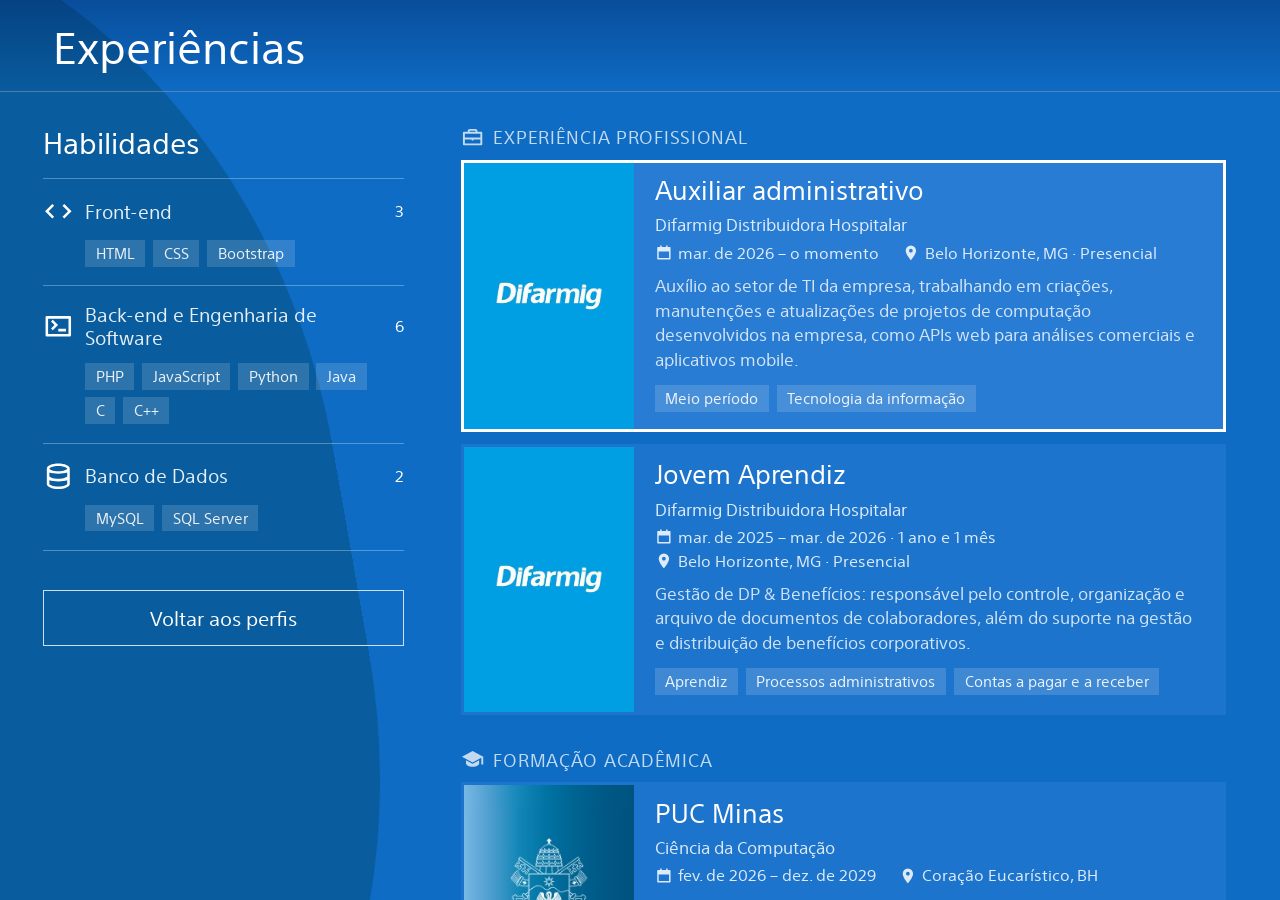
==== experiencias.html @ cf59e0e2 "first commit" ====
<!DOCTYPE html>
<html lang="pt-BR">
  <head>
    <meta charset="UTF-8" />
    <meta http-equiv="X-UA-Compatible" content="IE=edge" />
    <meta name="viewport" content="width=device-width, initial-scale=1.0" />
    <title>Experiências | PedroStation 4</title>
    <meta name="description" content="Experiências profissionais, formação acadêmica e habilidades de Pedro Luiz."/>
    <link rel="icon" href="./assets/svg/logo.svg" type="image/svg+xml" />
    <link rel="stylesheet" href="./assets/css/style.min.css" />
    <link rel="stylesheet" href="./main.css">
    <link rel="stylesheet" type="text/css" href="./assets/css/animate.min.css">
  </head>
  <body class="paginaExp">
    <!-- Ícones usados na página -->
    <svg width="0" height="0" style="position:absolute" aria-hidden="true">
      <symbol id="i-code" viewBox="0 0 24 24"><path d="M8.7 16.3 4.4 12l4.3-4.3-1.4-1.4L1.6 12l5.7 5.7zm6.6 0 4.3-4.3-4.3-4.3 1.4-1.4 5.7 5.7-5.7 5.7z"/></symbol>
      <symbol id="i-terminal" viewBox="0 0 24 24"><path d="M3 4h18a1 1 0 0 1 1 1v14a1 1 0 0 1-1 1H3a1 1 0 0 1-1-1V5a1 1 0 0 1 1-1zm1 2v12h16V6H4zm2.3 2.3 1.4-1.4L11.8 11l-4.1 4.1-1.4-1.4L9 11 6.3 8.3zM12 14h6v2h-6z"/></symbol>
      <symbol id="i-banco" viewBox="0 0 24 24"><path d="M12 2C7 2 3 3.8 3 6v12c0 2.2 4 4 9 4s9-1.8 9-4V6c0-2.2-4-4-9-4zm0 2c4.4 0 7 1.5 7 2s-2.6 2-7 2-7-1.5-7-2 2.6-2 7-2zM5 9.1C6.6 9.7 9.2 10 12 10s5.4-.3 7-.9V12c0 .5-2.6 2-7 2s-7-1.5-7-2V9.1zm0 6c1.6.6 4.2.9 7 .9s5.4-.3 7-.9V18c0 .5-2.6 2-7 2s-7-1.5-7-2v-2.9z"/></symbol>
      <symbol id="i-maleta" viewBox="0 0 24 24"><path d="M9 3h6a2 2 0 0 1 2 2v1h4a1 1 0 0 1 1 1v12a1 1 0 0 1-1 1H3a1 1 0 0 1-1-1V7a1 1 0 0 1 1-1h4V5a2 2 0 0 1 2-2zm0 3h6V5H9v1zM4 8v4h16V8H4zm0 6v4h16v-4h-7v1h-2v-1H4z"/></symbol>
      <symbol id="i-capelo" viewBox="0 0 24 24"><path d="M12 3 1 9l11 6 9-4.9V17h2V9L12 3zm-6.8 9.7V16c0 1.7 3 3.5 6.8 3.5s6.8-1.8 6.8-3.5v-3.3L12 16.4l-6.8-3.7z"/></symbol>
      <symbol id="i-calendario" viewBox="0 0 24 24"><path d="M7 2h2v2h6V2h2v2h3a1 1 0 0 1 1 1v15a1 1 0 0 1-1 1H4a1 1 0 0 1-1-1V5a1 1 0 0 1 1-1h3V2zm12 8H5v9h14v-9z"/></symbol>
      <symbol id="i-local" viewBox="0 0 24 24"><path d="M12 2a7 7 0 0 1 7 7c0 5-7 13-7 13S5 14 5 9a7 7 0 0 1 7-7zm0 4.5a2.5 2.5 0 1 0 0 5 2.5 2.5 0 0 0 0-5z"/></symbol>
    </svg>

    <div id="fundoAnimado">
      <div class='box'>
        <div class='wave -one'></div>
        <div class='wave -two'></div>
        <div class='wave -three'></div>
      </div>
    </div>

    <main class="exp">
      <h1 class="expTitulo">Experiências</h1>

      <div class="expCorpo">
        <!-- Habilidades -->
        <aside class="habilidades entrada">
          <h2 class="habTitulo">Habilidades</h2>

          <ul class="habLista">
            <li class="habGrupo">
              <div class="habCabecalho">
                <svg aria-hidden="true"><use href="#i-code"/></svg>
                <span class="habNome">Front-end</span>
                <span class="habQtd">3</span>
              </div>
              <ul class="tags">
                <li>HTML</li>
                <li>CSS</li>
                <li>Bootstrap</li>
              </ul>
            </li>
            <li class="habGrupo">
              <div class="habCabecalho">
                <svg aria-hidden="true"><use href="#i-terminal"/></svg>
                <span class="habNome">Back-end e Engenharia de Software</span>
                <span class="habQtd">6</span>
              </div>
              <ul class="tags">
                <li>PHP</li>
                <li>JavaScript</li>
                <li>Python</li>
                <li>Java</li>
                <li>C</li>
                <li>C++</li>
              </ul>
            </li>
            <li class="habGrupo">
              <div class="habCabecalho">
                <svg aria-hidden="true"><use href="#i-banco"/></svg>
                <span class="habNome">Banco de Dados</span>
                <span class="habQtd">2</span>
              </div>
              <ul class="tags">
                <li>MySQL</li>
                <li>SQL Server</li>
              </ul>
            </li>
          </ul>

          <a class="expVoltar" href="./index.html#perfis">Voltar aos perfis</a>
        </aside>

        <!-- Histórico -->
        <section class="historico entrada" aria-label="Histórico">
          <h2 class="secaoRotulo">
            <svg aria-hidden="true"><use href="#i-maleta"/></svg> Experiência profissional
          </h2>

          <article class="cartao" tabindex="0">
            <img class="cartaoImg" style="--fundo: #009fe3" src="./assets/img/dif.jpg" alt="Difarmig">
            <div class="cartaoInfo">
              <h3 class="cartaoTitulo">Auxiliar administrativo</h3>
              <p class="cartaoSub">Difarmig Distribuidora Hospitalar</p>
              <p class="cartaoMeta">
                <span><svg aria-hidden="true"><use href="#i-calendario"/></svg> mar. de 2026 – o momento</span>
                <span><svg aria-hidden="true"><use href="#i-local"/></svg> Belo Horizonte, MG · Presencial</span>
              </p>
              <p class="cartaoDesc">
                Auxílio ao setor de TI da empresa, trabalhando em criações, manutenções e atualizações de
                projetos de computação desenvolvidos na empresa, como APIs web para análises comerciais e
                aplicativos mobile.
              </p>
              <ul class="tags">
                <li>Meio período</li>
                <li>Tecnologia da informação</li>
              </ul>
            </div>
          </article>

          <article class="cartao" tabindex="0">
            <img class="cartaoImg" style="--fundo: #009fe3" src="./assets/img/dif.jpg" alt="Difarmig">
            <div class="cartaoInfo">
              <h3 class="cartaoTitulo">Jovem Aprendiz</h3>
              <p class="cartaoSub">Difarmig Distribuidora Hospitalar</p>
              <p class="cartaoMeta">
                <span><svg aria-hidden="true"><use href="#i-calendario"/></svg> mar. de 2025 – mar. de 2026 · 1 ano e 1 mês</span>
                <span><svg aria-hidden="true"><use href="#i-local"/></svg> Belo Horizonte, MG · Presencial</span>
              </p>
              <p class="cartaoDesc">
                Gestão de DP &amp; Benefícios: responsável pelo controle, organização e arquivo de documentos de
                colaboradores, além do suporte na gestão e distribuição de benefícios corporativos.
              </p>
              <ul class="tags">
                <li>Aprendiz</li>
                <li>Processos administrativos</li>
                <li>Contas a pagar e a receber</li>
              </ul>
            </div>
          </article>

          <h2 class="secaoRotulo">
            <svg aria-hidden="true"><use href="#i-capelo"/></svg> Formação acadêmica
          </h2>

          <article class="cartao" tabindex="0">
            <img class="cartaoImg" style="--fundo: linear-gradient(90deg, #78b8e6, #5da7d6 10%, #3d97c9 20%, #1a8abc 30%, #0a7cae 40%, #0072a1 50%, #006897 60%, #00618e 70%, #015987 80%, #005683 90%, #00537f)" src="./assets/img/puc.jpg" alt="PUC Minas">
            <div class="cartaoInfo">
              <h3 class="cartaoTitulo">PUC Minas</h3>
              <p class="cartaoSub">Ciência da Computação</p>
              <p class="cartaoMeta">
                <span><svg aria-hidden="true"><use href="#i-calendario"/></svg> fev. de 2026 – dez. de 2029</span>
                <span><svg aria-hidden="true"><use href="#i-local"/></svg> Coração Eucarístico, BH</span>
              </p>
              <p class="cartaoDesc">
                Estudante no segundo período em Ciência da Computação na unidade PUC Minas - Coração Eucarístico.
              </p>
              <ul class="tags">
                <li>Graduação</li>
                <li>Tecnologia da informação</li>
                <li>Lógica</li>
              </ul>
            </div>
          </article>

          <article class="cartao" tabindex="0">
            <img class="cartaoImg" style="--fundo: #210d40" src="./assets/img/senai.jpg" alt="Faculdade SENAI">
            <div class="cartaoInfo">
              <h3 class="cartaoTitulo">SENAI CTTI MG</h3>
              <p class="cartaoSub">Técnico em Desenvolvimento de Sistemas</p>
              <p class="cartaoMeta">
                <span><svg aria-hidden="true"><use href="#i-calendario"/></svg> mar. de 2024 – ago. de 2025</span>
              </p>
              <p class="cartaoDesc">
                Formado em 2025 como Técnico em Análise e Desenvolvimento de Sistemas, desenvolvendo conceitos de lógica
                de programação, desenvolvimento básico em back-end, web e modelagem de banco de dados e documentação.                
              </p>
              <ul class="tags">
                <li>Técnico</li>
                <li>Tecnologia da informação</li>
                <li>Lógica</li>
              </ul>
            </div>
          </article>
        </section>
      </div>
    </main>

    <!--========== JAVASCRIPT ===========-->
    <script src="./assets/js/experiencias.js"></script>
  </body>
</html>
---- assets/css/style.min.css ----
*{box-sizing:border-box;padding:0;margin:0}html{scroll-behavior:smooth}body,button,input,textarea{font-family:Arial,Helvetica,sans-serif;font-size:var(--normal-font-size)}body{margin:3.5rem 0 0 0;background-color:var(--body-color);color:var(--text-color)}button{cursor:pointer;border:none;outline:0}h1,h2,h3{color:var(--text-color);font-weight:var(--font-semi-bold)}ul{list-style:none}a{text-decoration:none}img{max-width:100%;height:auto}body.dark-theme{--title-color:#fefefe;--title-color-secondary:#ffffff;--text-color:#8d8ea0;--body-color:#0a081e;--paragraphy-color-light:#9f9cb1;--background-gray:#14131a;--gray-color:transparent;--gray-color-third:#cacaca;--background-gray-secondary:#1c1f28}.dark-theme .change-theme:hover,.dark-theme .nav_link:hover,.dark-theme .nav_logo{color:#f6f6f6}.dark-theme .functions_list{border:.0625rem solid #313642}.dark-theme .produts_list{background:radial-gradient(50% 50% at 50% 50%,#20178d 0,#17124b 100%);backdrop-filter:blur(56px);border-radius:15px}.dark-theme .faqs_container{background:rgba(21,20,65,.2);border:2px solid rgba(103,103,103,.3);backdrop-filter:blur(56px)}.dark-theme .faqs_header{border-top:2px solid rgba(103,103,103,.3)}.dark-theme .faqs_description{color:#9f9cb1}.dark-theme .hr_footer,.dark-theme .hr_footer-secondary{border:1px solid rgba(124,124,124,.19)}.dark-theme .form_cep input,.dark-theme .form_city input,.dark-theme .form_cpf input,.dark-theme .form_email input,.dark-theme .form_last-name input,.dark-theme .form_mensage textarea,.dark-theme .form_name input,.dark-theme .form_name-2 input,.dark-theme .form_neighborhood input,.dark-theme .form_number input,.dark-theme .form_place input,.dark-theme .form_state input{background:rgba(61,61,61,.05);border:1px solid #989898}.dark-theme .form_cep label,.dark-theme .form_city label,.dark-theme .form_cpf label,.dark-theme .form_email label,.dark-theme .form_last-name label,.dark-theme .form_mensage label,.dark-theme .form_name label,.dark-theme .form_name-2 label,.dark-theme .form_neighborhood label,.dark-theme .form_number label,.dark-theme .form_place label,.dark-theme .form_state label{color:#fff}.dark-theme .screen_loading{background-color:#0a081e}.dark-theme .about_title::after,.dark-theme .faqs_item-title::before,.dark-theme .home_title::after,.dark-theme .ps5_list::after{background:radial-gradient(53.9% 53.9% at 77.01% 30.21%,#2314b5 0,#140d59 100%)}.dark-theme .ps5_controller h1{color:#fff}.dark-theme .ps5_controller h1{color:#fff}:root{--tittle-font:'Poppins',sans-serif;--paragraphy-font:'Roboto',sans-serif;--big-font-size:2.5rem;--title-font-size:2rem;--icon-font-size:1.7rem;--normalize-font-size:1.1rem;--normal-font-size:0.875rem;--small-font-size:0.75rem;--regularly-font-size:1.2rem;--regular-font-size:0.885rem;--font-regular:400;--font-medium:500;--font-semi-bold:600}@media screen and (min-width:768px){:root{--big-font-size:4rem;--title-font-size:3rem;--icon-font-size:2rem;--normalize-font-size:1.5rem;--regularly-font-size:1.375rem;--normal-font-size:1rem;--small-font-size:1rem;--regular-font-size:0.9375rem}}:root{--primary-color:#362ba9;--primary-color-hover:#261e7d;--title-color:#0e0e0e;--title-color-secondary:#000000;--text-color:#8d8ea0;--paragraphy-color-light:#727382;--body-color:#ffffff;--black-color:#000000;--white-color:#ffffff;--white-color-secondary:#ececec;--white-color-third:#fefefe;--gray-color:#cccccc;--gray-color-secondary:#a4a4a4;--gray-color-third:#5a5a5a;--gray-color-fourth:#9f9cb1;--gray-color-five:#2d2d2d;--gray-color-sixth:#b4b4b4;--gray-color-seven:#6b6b7d;--background-gray:rgba(164, 164, 164, 0.05);--background-gray-secondary:rgba(164, 164, 164, 0.1);--background-gray-third:rgba(164, 164, 164, 0.15)}:root{--header-height:3.5rem;--mb-1:1rem;--z-fixed:100}.container{max-width:968px;margin-left:1.5rem;margin-right:1.5rem}.bd-container{max-width:968px;margin-left:2rem;margin-right:2rem}.grid{display:grid}.bd-grid{display:grid;gap:1.5rem}.section{padding:4.5rem 0 2rem}.main{overflow:hidden}.flex_center{display:-webkit-box;display:-ms-flexbox;display:flex;-webkit-box-pack:center;-ms-flex-pack:center;justify-content:center;-webkit-box-align:center;-ms-flex-align:center;align-items:center}.flex_column{-webkit-box-orient:vertical;-webkit-box-direction:normal;-ms-flex-direction:column;flex-direction:column}@media screen and (max-width:320px){.container{margin-left:var(--mb-1);margin-right:var(--mb-1)}}@media screen and (min-width:767px){body{margin:0}.section{padding:7rem 0 2rem}}@media screen and (min-width:992px){.container{margin-left:auto;margin-right:auto}}@media screen and (min-width:1200px){.bd-container{margin-left:auto;margin-right:auto}}.header{width:100%;background-color:var(--body-color);position:fixed;top:0;left:0;z-index:var(--z-fixed)}.nav{height:var(--header-height);display:flex;justify-content:space-between;align-items:center}.nav_box{display:flex;align-items:center;gap:.625rem;justify-content:center}.nav_close,.nav_toggle{color:var(--text-color)}.nav_logo{display:flex;align-items:center;gap:.625rem;font-weight:var(--font-semi-bold);font-family:var(--tittle-font);color:var(--title-color)}.nav_box img{width:30px}.nav_toggle{display:inline-flex;font-size:1.5rem;cursor:pointer}.change-theme{color:var(--text-color);font-size:1.25rem;cursor:pointer}.change-theme:hover{color:var(--title-color)}.nav_btns{display:inline-flex;align-items:center;column-gap:1rem}@media screen and (max-width:790px){.nav_menu{position:fixed;background-color:var(--body-color);width:80%;height:100%;top:0;right:-100%;padding:4rem 0 0 3rem;border-radius:1rem 0 0 1rem;transition:.3s;z-index:var(--z-fixed)}}.nav_close{font-size:1.5rem;position:absolute;top:1rem;right:1.25rem;cursor:pointer}.nav_list{display:flex;flex-direction:column;row-gap:1.5rem}.nav_link{color:var(--text-color);font-weight:var(--font-semi-bold);font-family:var(--tittle-font);transition:.3s}.nav_link:hover{color:var(--title-color)}.show-menu{right:0}@media screen and (min-width:790px){.nav{height:calc(var(--header-height) + 1.5rem);column-gap:6.25rem}.nav_close,.nav_toggle{display:none}.nav_list{flex-direction:row;column-gap:2.5rem}.nav_menu{margin-left:auto}.nav_logo{font-size:.875rem}.nav_box img{width:44px}}.home_container{align-content:center;align-items:center;margin-left:1rem;margin-right:1rem;position:relative;justify-content:center}.home_title{font-family:var(--tittle-font);font-weight:var(--font-semi-bold);font-size:var(--big-font-size);color:var(--title-color);position:relative;margin-top:2.1875rem}.home_title::before{content:'';position:absolute;width:144px;height:144px;background:url('../svg/decoration/circle.svg') no-repeat;top:-1.5625rem;left:-4.375rem;z-index:-1}.home_title::after{content:'';position:absolute;width:278px;height:278px;left:300px;top:70px;background:radial-gradient(53.9% 53.9% at 77.01% 30.21%,#d6d6d6 0,#d8d7d7 100%);opacity:.35;filter:blur(100px);z-index:-1}.home_title-secondary{color:var(--primary-color)}.home_subtitle{margin-bottom:2.1875rem;margin-top:.9375rem;font-size:var(--normal-font-size);font-family:var(--paragraphy-font);font-weight:var(--font-regular);color:var(--paragraphy-color-light)}.home_img{justify-self:center;display:none}.home_buttons{display:flex;align-items:center;gap:1.25rem}.button{display:inline-block;background:var(--primary-color);color:var(--white-color);padding:.562rem .937rem;border-radius:.375rem;font-family:var(--tittle-font);font-weight:var(--font-medium);font-size:var(--normal-font-size);transition:.3s}.button:hover{background-color:var(--primary-color-hover)}.button_secondary{display:inline-block;font-family:var(--tittle-font);font-weight:var(--font-medium);font-size:var(--normal-font-size);color:var(--paragraphy-color-light);transition:.5s}.button_secondary:hover .button_icon{transform:translateX(.35rem)}.button_icon{vertical-align:sub;font-size:1.5rem;transition:.3s}.home_company{margin-top:4.375rem;display:grid;grid-template-columns:1fr 1fr;gap:2.5rem 5.625rem;justify-items:center}@media screen and (max-width:320px){.home_img{height:200px}.home_buttons{flex-direction:column;width:max-content;row-gap:1rem;gap:1.25rem;align-items:baseline}}@media screen and (min-width:767px){.home_container{height:100vh;grid-template-columns:repeat(2,1fr);align-items:center}.home_img{display:block}.home_title::before{top:-4.0625rem}.home_subtitle{max-width:44ch}.home_buttons{gap:3.125rem}.home_company{justify-content:left}.home_company{display:grid;grid-template-columns:70px 70px;gap:2.5rem 5.625rem}.home_title::after{width:378px;height:378px;left:600px;top:70px}}@media screen and (min-width:1328px){.home_title{margin-top:7.1875rem}.home_img{top:80px;left:350px;position:absolute;max-width:650px;display:block}.home_title::after{width:378px;height:378px;left:600px;top:70px}}@media screen and (min-width:1800px){.home_img{top:150px}}@media screen and (min-width:2000px){.home_img{top:200px}}.about_container{margin-left:1rem;margin-right:1rem;margin-top:6.25rem;align-content:center;align-items:center;justify-content:center}.about_title{font-family:var(--tittle-font);font-weight:var(--font-semi-bold);font-size:var(--title-font-size);color:var(--title-color);position:relative}.about_title:before{content:'';position:absolute;width:180px;height:180px;background:url('../svg/decoration/x.svg') no-repeat;left:270px;top:-5rem;z-index:-1}.about_title::after{content:'';position:absolute;width:278px;height:278px;left:-600px;top:70px;background:radial-gradient(53.9% 53.9% at 77.01% 30.21%,#d6d6d6 0,#d8d7d7 100%);opacity:.35;filter:blur(50px);z-index:-1}.about_title-secondary{color:var(--primary-color)}.about_subtitle{margin-bottom:2.5rem;margin-top:1.875rem;font-size:var(--normal-font-size);font-family:var(--paragraphy-font);color:var(--paragraphy-color-light);font-weight:var(--font-regular)}.about_list{display:flex;flex-direction:column;position:relative;gap:.9375rem;margin-bottom:3.125rem;justify-content:center;color:var(--paragraphy-color-light);font-family:var(--tittle-font);font-size:var(--small-font-size);font-weight:var(--font-medium)}.about_list li{transition:.5s}.about_list li::before{content:'';display:inline-block;width:20px;height:3px;border-radius:.3125rem;margin-bottom:.25rem;margin-right:.9375rem;background-color:var(--primary-color)}.about_list li:hover{margin-left:8px}.about_img{display:none}.button{display:inline-block;background:var(--primary-color);color:var(--white-color);padding:.562rem .937rem;border-radius:.375rem;font-family:var(--tittle-font);font-weight:var(--font-medium);font-size:var(--normal-font-size);transition:.3s}.button:hover{background-color:var(--primary-color-hover)}.about_icon{vertical-align:sub;font-size:1.5rem;transition:.5s}.button:hover .about_icon{transform:translateX(.35rem)}@media screen and (min-width:767px){.about_container{grid-template-columns:repeat(2,1fr)}.about_img{display:block}.about_data{justify-self:end;align-self:center}.about_title:before{top:-6.25rem;left:16.875rem}.about_subtitle{max-width:47ch}.about_title::after{content:'';position:absolute;width:278px;height:278px;left:-600px;top:70px;background:radial-gradient(53.9% 53.9% at 77.01% 30.21%,#2314b5 0,#140d59 100%);opacity:.35;filter:blur(200px);z-index:-1}}.functions_container{margin-top:6.25rem}.functions_data{background:var(--background-gray);border:.0625rem solid var(--gray-color);border-radius:1.5625rem;position:relative}.functions_title{margin-top:2.5rem;text-align:center;color:var(--title-color);font-family:var(--tittle-font);font-weight:var(--font-semi-bold);font-size:var(--title-font-size)}.functions_title-secondary{color:var(--primary-color)}.functions_subtitle{margin-top:1.5625rem;margin-bottom:.9375rem;text-align:center;font-size:var(--normal-font-size);font-family:var(--paragraphy-font);font-weight:var(--font-regular);color:var(--paragraphy-color-light)}.functions_list-container{display:grid;gap:1.875rem;padding:2.5rem 3.125rem 2.5rem 3.125rem}.functions_list{display:grid;padding:1.9375rem 1.9375rem 1.9375rem 1.9375rem;background:var(--background-gray-secondary);border:.0625rem solid var(--gray-color);border-radius:1.9375rem;text-align:center}.functions_icons{font-size:3.375rem;transition:.3s;color:var(--primary-color)}.functions_list:hover .functions_icons{transform:translateY(-.35rem)}.functions_icons-title{font-family:var(--tittle-font);font-weight:var(--font-semi-bold);font-size:var(--normal-font-size);color:var(--title-color);margin-top:1.25rem;margin-bottom:1.875rem}.functions_img{max-width:104px;margin:0 auto}@media screen and (min-width:576px){.functions_list-container{grid-template-columns:repeat(2,1fr)}}@media screen and (min-width:767px){.functions_list-container{grid-template-columns:repeat(2,1fr);gap:5rem}.functions_list{padding:3.1875rem .625rem 2.6875rem .625rem}}@media screen and (min-width:992px){.functions_list-container{grid-template-columns:repeat(3,1fr)}.functions_data::after{height:650px}}.produts_container{margin-top:6.25rem;justify-content:center}.produts_title{text-align:center;color:var(--title-color);font-family:var(--tittle-font);font-weight:var(--font-semi-bold);font-size:var(--title-font-size);position:relative}.produts_title::after{content:'';display:block;position:absolute;width:200px;height:200px;top:-1.875rem;left:-3.75rem;background-image:url('../svg/decoration/rectangle.svg')}.produts_title-2{color:var(--primary-color)}.produts_subtitle{text-align:center;margin-top:1.25rem;margin-bottom:3.75rem;font-size:var(--normal-font-size);font-family:var(--paragraphy-font);font-weight:var(--font-regular);color:var(--paragraphy-color-light)}.produts_list-container{display:grid;grid-template-columns:250px;gap:1.25rem;justify-content:center}.produts_list{background:var(--background-gray-third);border:1px solid var(--gray-color);box-sizing:border-box;border-radius:25px;position:relative}.ps5_list::after{content:'';position:absolute;width:270px;height:410px;top:-10px;left:-10px;background:radial-gradient(53.9% 53.9% at 77.01% 30.21%,#d6d6d6 0,#d8d7d7 100%);opacity:.35;filter:blur(150px);z-index:-1}.produts_img{position:relative;max-width:180px;left:2.5rem;transition:.3s}.product_circle{width:120px;height:120px;background-color:var(--primary-color);border-radius:50%;position:absolute;z-index:-1;top:11%;left:25%}.produts_list-title{font-family:var(--tittle-font);font-weight:var(--font-semi-bold);font-size:var(--normal-font-siz);margin-left:2rem;color:var(--title-color)}.produts_evaluation{display:flex;gap:0;margin-top:.625rem;margin-left:1.8125rem}.produts_evaluation-title{margin-left:.3125rem}.produts_value{position:relative;margin-left:2rem;top:1.875rem;font-family:var(--tittle-font);font-weight:var(--font-semi-bold);font-size:var(--normal-font-size);color:var(--paragraphy-color-light)}.produts_buy{display:flex;flex-flow:row-reverse}.produts_button{font-size:2.375rem;color:var(--white-color);position:relative;left:3.25rem;top:.625rem}.produts_list:hover .produts_img{transform:translateY(-.8rem)}.joystick_2{margin-top:55px;max-width:150px;left:50px;top:-20px}.joystick_3{margin-top:30px;left:30px;top:10px}@media screen and (max-width:320px){.produts_list-container{grid-template-columns:1fr}}@media screen and (min-width:576px){.produts_list-container{grid-template-columns:repeat(2,250px);gap:3.75rem}.product_circle{top:13%;left:24%}.produts_img{left:2.125rem}.joystick_2{left:45px;top:-5px}.joystick_3{left:25px}}@media screen and (min-width:860px){.produts_list-container{grid-template-columns:repeat(3,250px);gap:3.75rem}.produts_img{max-width:230px;left:.75rem}.joystick_2{left:20px;margin-top:84px;top:-30px}.joystick_3{left:5px;margin-top:56px}.product_circle{width:150px;height:160px;top:15%;left:18%}}@media screen and (min-width:1200px){.bd-container{margin-left:auto;margin-right:auto}}.faqs_container{gap:1.5rem;padding:1.5rem 0;background:var(--background-gray);border:1px solid var(--gray-color);box-sizing:border-box;border-radius:1.5625rem;padding:1.875rem 1.5625rem 1.875rem 1.5625rem}.faqs_title{color:var(--title-color);font-family:var(--tittle-font);font-weight:var(--font-semi-bold);font-size:var(--title-font-size);position:relative}.faqs_title::after{content:'';display:block;position:absolute;width:144px;height:144px;top:-1.875rem;left:18.75rem;background:url('../svg/decoration/circle.svg') no-repeat}.faqs_title-secondary{color:var(--primary-color)}.faqs_subtitle{margin-top:1.875rem;font-family:var(--paragraphy-font);font-weight:var(--font-medium);font-size:var(--small-font-size);color:var(--paragraphy-color-light)}.faqs_subtitle-secondary{margin-top:.9375rem;margin-bottom:2.75rem;font-size:var(--normal-font-size);font-family:var(--paragraphy-font);font-weight:var(--font-regular);color:var(--paragraphy-color-light)}.faqs_group{display:grid;gap:.5625rem}.faqs_item-title{font-family:var(--tittle-font);font-weight:var(--font-semi-bold);font-size:var(--small-font-size);color:var(--gray-color-third)}.faqs_icon{font-size:1.5rem;color:var(--gray-color-secondary);margin-right:1.25rem}.faqs_detail-secondary{margin-top:.9375rem}.faqs_description{font-family:var(--paragraphy-font);font-weight:var(--font-regular);font-size:var(--small-font-size);line-height:1.125rem;letter-spacing:.013em;color:var(--gray-color-third);box-sizing:border-box}.faqs_header{display:flex;align-items:center;column-gap:.5rem;padding-top:.75rem;padding-bottom:.75rem;cursor:pointer;justify-content:space-between;border-top:.0625rem solid var(--gray-color);transition:.5s}.faqs_header:hover{margin-left:.5rem}.faqs_detail{border-bottom:.0625rem solid var(--gray-color)}.faqs_content{overflow:hidden;height:0}.faqs_content,.faqs_description,.faqs_header,.faqs_icon,.faqs_item,.faqs_item-title{transition:.3s}.accordion-open .faqs_icon{transform:rotate(45deg)}@media screen and (max-width:320px){.faqs_container{grid-template-columns:0.6fr;justify-content:center}}@media screen and (min-width:767px){.faqs_container{align-items:flex-start}.faqs_header{border-top:2px solid var(--gray-color)}.faqs_detail{border-bottom:2px solid var(--gray-color)}.faqs_title::after{left:43.75rem}}@media screen and (min-width:992px){.faqs_container{padding:2.5rem 4.375rem 2.5rem 4.375rem}.faqs_title::after{left:57.1875rem}.faqs_description{padding:0 3.5rem 2.25rem 2.75rem}}.footer{overflow:hidden}.footer_container{row-gap:2rem}.footer_title{font-family:var(--tittle-font);font-weight:var(--font-semi-bold);font-size:var(--normal-font-size);line-height:1.5rem;color:var(--title-color-secondary)}.footer_logo{display:flex;align-items:center;column-gap:.5rem;margin-bottom:1rem;font-weight:var(--font-semi-bold);font-family:var(--tittle-font);color:var(--title-color)}.footer_logo-img{width:35px}.footer_description{font-size:var(--regular-font-size);margin-top:1.25rem;margin-bottom:1.25rem;font-family:var(--paragraphy-font);font-weight:var(--font-regular);line-height:1.125rem;letter-spacing:.013em;width:320px;color:var(--paragraphy-color-light)}.footer_social{display:flex;column-gap:.75rem}.footer_social-link{display:inline-flex;color:var(--gray-color-fourth);font-size:1.25rem}.footer_social-link:hover{color:var(--title-color)}.footer_title{font-size:var(--normal-font-size);margin-bottom:1.5625rem}.footer_links{display:grid;row-gap:1.125rem}.footer_link{font-family:var(--paragraphy-font);font-weight:var(--font-regular);font-size:var(-normal-font-size);line-height:1.1875rem;color:var(--paragraphy-color-light);transition:.3s}.footer_link:hover{color:var(--title-color)}.footer_copy{display:block;text-align:center;font-family:var(--paragraphy-font);font-weight:var(--font-regular);font-size:var(--small-font-size);line-height:1.125rem;letter-spacing:.013em;color:rgba(114,115,130,.8);margin-top:1.5625rem}.footer_content{margin-right:4.1875rem}.hr_footer{max-width:990px;margin:0 auto;margin-top:6.25rem;margin-bottom:-3.125rem;border:1px solid #ccc;position:relative}.hr_footer-secondary{width:990px;margin:0 auto;margin-top:3.125rem;border:1px solid #ccc}@media screen and (min-width:576px){.footer_container{grid-template-columns:repeat(2,1fr)}}@media screen and (min-width:767px){.footer_description{margin-bottom:3.8125rem}.footer_container{grid-template-columns:repeat(3,1fr)}}@media screen and (min-width:992px){.footer_copy{margin-top:1.875rem}.footer_container{grid-template-columns:max-content 70px 70px 190px;justify-items:center;column-gap:6.1875rem}}.terms_data{margin-top:2.1875rem}.terms_title{position:relative;color:var(--title-color);font-family:var(--tittle-font);font-weight:var(--font-semi-bold);font-size:var(--title-font-size)}.terms_title-secondary{color:var(--primary-color)}.terms_subtitle{margin-top:1.875rem;color:var(--paragraphy-color-light);font-family:var(--paragraphy-font);font-weight:var(--font-medium);font-size:var(--small-font-size)}.terms_paragraph{color:var(--paragraphy-color-light);font-family:var(--paragraphy-font);font-weight:var(--font-regular);font-size:var(--normal-font-size);line-height:1.1875rem;letter-spacing:.018em}.terms_list{position:relative;display:flex;flex-direction:column;gap:1.25rem;margin-top:2.1875rem;margin-bottom:3.125rem;justify-content:center;color:var(--paragraphy-color-light);font-family:var(--paragraphy-font);font-weight:var(--font-regular);font-size:var(--normal-font-size);line-height:1.1875rem;letter-spacing:.018em}.terms_list li::before{content:'';display:inline-block;width:20px;height:3px;border-radius:.3125rem;margin-bottom:.25rem;margin-right:.4375rem;background-color:var(--primary-color)}.terms_data p:nth-child(3){margin-top:1.5625rem}.terms_data p:nth-child(4){margin-top:1.5625rem}.terms_data p:nth-child(6){margin-top:1.875rem}.terms_data p:nth-child(7){margin-top:1.875rem}@media screen and (min-width:767px){.terms_data{margin-top:8.125rem}.terms_data p:nth-child(3){margin-top:2.5rem}.terms_data p:nth-child(4),.terms_list{margin-top:2.1875rem}.terms_list li::before{margin-right:.9375rem}.terms_data p:nth-child(6),.terms_data p:nth-child(7){margin-top:4.375rem}}.privacy_data{margin-top:2.1875rem}.privacy_title{position:relative;color:var(--title-color);font-family:var(--tittle-font);font-weight:var(--font-semi-bold);font-size:var(--title-font-size)}.privacy_title-secondary{color:var(--primary-color)}.privacy_subtitle{margin-top:1.875rem;text-transform:uppercase;font-family:var(--paragraphy-font);font-weight:var(--font-medium);font-size:var(--small-font-size);color:var(--paragraphy-color-light)}.privacy_subtitle-secondary{margin-top:1.25rem;margin-bottom:1.6875rem;margin-left:1.25rem;line-height:2.25rem;letter-spacing:.015em;font-family:var(--tittle-font);font-weight:var(--font-semi-bold);font-size:var(--normalize-font-size);color:var(--title-color-secondary)}.privacy_paragraph{margin-bottom:2.3125rem;line-height:1.1875rem;letter-spacing:.018em;font-family:var(--paragraphy-font);font-size:var(--normal-font-size);color:var(--paragraphy-color-light)}.privacy_list-title{margin-bottom:1.5625rem;line-height:1.1875rem;letter-spacing:.018em;font-family:var(--paragraphy-font);font-size:var(--normal-font-size);font-weight:var(--font-medium);color:var(--title-color-secondary)}.privacy_list{display:flex;flex-direction:column;gap:.9375rem}.privacy_data ul:nth-child(6){margin-bottom:3.75rem}@media screen and (min-width:767px){.privacy_data{margin-top:8.125rem}.privacy_list-title{margin-left:0}}.contact_data{margin-top:2.1875rem}.contact_title{position:relative;color:var(--title-color);font-family:var(--tittle-font);font-weight:var(--font-semi-bold);font-size:var(--title-font-size)}.contact_title-secondary{color:var(--primary-color)}.contact_subtitle{margin-top:1.875rem;text-transform:uppercase;font-family:var(--paragraphy-font);font-weight:var(--font-medium);font-size:var(--small-font-size);color:var(--paragraphy-color-light)}.contact{display:grid;grid-template-columns:1fr;margin-top:2.75rem}.contact_dice{background-color:var(--primary-color);border-radius:.9375rem .9375rem 0 0;padding:2.9375rem 3.125rem 63px 3.125rem}.contact_dice h2{font-family:var(--tittle-font);font-weight:var(--font-semi-bold);color:var(--white-color);font-size:var(--regularly-font-size);line-height:2.0625rem;margin-bottom:1.25rem;text-align:center}.contact_dice-subtitle{font-family:var(--paragraphy-font);font-weight:var(--font-regular);font-size:var(--normal-font-size);color:var(--gray-color-sixth);line-height:1.1875rem;text-align:center}.contact_adress,.contact_chat i,.contact_office{font-size:1.5rem;color:var(--white-color)}.contact_adress{margin-top:2.9375rem;display:flex;justify-content:center}.contact_adress div{margin-left:1.25rem;flex-direction:column}.title_adress{margin-bottom:.9375rem;font-family:var(--tittle-font);font-weight:var(--font-semi-bold);font-size:var(--normal-font-size);color:var(--white-color);line-height:1.5rem}.content_adress{margin-bottom:.9375rem;font-family:var(--paragraphy-font);font-weight:var(--font-regular);font-size:var(--normal-font-size);color:var(--gray-color-sixth);line-height:1.1875rem}.content_adress-2{font-family:var(--tittle-font);font-weight:var(--font-semi-bold);font-size:var(--normal-font-size);color:var(--white-color-secondary);line-height:1.5rem}.contact_office{margin-top:2.9375rem;display:flex;justify-content:center}.contact_office div{margin-left:1.25rem;flex-direction:column}.title_office{margin-bottom:.9375rem;font-family:var(--tittle-font);font-weight:var(--font-semi-bold);font-size:var(--normal-font-size);color:var(--white-color);line-height:1.5rem}.content_office{margin-bottom:.9375rem;font-family:var(--paragraphy-font);font-weight:var(--font-regular);font-size:var(--normal-font-size);color:var(--gray-color-sixth);line-height:1.1875rem}.content_office-2{font-family:var(--tittle-font);font-weight:var(--font-semi-bold);font-size:var(--normal-font-size);color:var(--white-color-secondary);line-height:1.5rem}.contact_chat{margin-top:2.9375rem;display:flex;justify-content:center}.contact_chat div{margin-left:1.25rem;flex-direction:column}.title_chat{margin-bottom:.9375rem;font-family:var(--tittle-font);font-weight:var(--font-semi-bold);font-size:var(--normal-font-size);color:var(--white-color);line-height:1.5rem}.content_chat{margin-bottom:.9375rem;font-family:var(--paragraphy-font);font-weight:var(--font-regular);font-size:var(--normal-font-size);color:var(--gray-color-sixth);line-height:1.1875rem}.content_chat-2{font-family:var(--tittle-font);font-weight:var(--font-semi-bold);font-size:var(--normal-font-size);color:var(--white-color-secondary);line-height:1.5rem}.contact_networks{margin-top:3.125rem;display:flex;gap:1.25rem;font-size:var(--icon-font-size);justify-content:center}.contact_networks i{color:var(--white-color);transition:.3s}.contact_networks i:hover{transform:translateY(-.4rem)}.contact_form{background:var(--background-gray);border:1px solid var(--gray-color);box-sizing:border-box;border-radius:0 0 .9375rem .9375rem;padding:4.4375rem 1.875rem 3.75rem 1.875rem}.contact_form h2{font-family:var(--tittle-font);font-weight:var(--font-semi-bold);color:var(--title-color-secondary);font-size:var(--regularly-font-size);line-height:2.0625rem;text-align:center}.contact_form-subtitle{font-family:var(--paragraphy-font);font-weight:var(--font-regular);font-size:var(--normal-font-size);color:var(--paragraphy-color-light);line-height:1.1875rem;letter-spacing:.015em;margin-top:1.5625rem;margin-bottom:2.5rem;text-align:center}.contact_form-subtitle span{font-family:var(--tittle-font);font-weight:var(--font-semi-bold);font-size:var(--normal-font-size);color:var(--primary-color);line-height:1.5rem;letter-spacing:.015em}.form_name{display:flex;flex-direction:column}.form_name label{font-family:var(--tittle-font);font-weight:var(--font-semi-bold);font-size:var(--normal-font-size);color:var(--gray-color-five);line-height:1.5rem;letter-spacing:.015em;margin-bottom:.625rem}.form_name input{font-family:var(--paragraphy-font);font-weight:var(--font-regular);font-size:var(--normal-font-size);line-height:1.1875rem;letter-spacing:.015em;padding:.8125rem;color:var(--title-color-secondary);background:var(--background-gray);border:1px solid var(--gray-color);box-sizing:border-box;outline:2px solid transparent;border-radius:.3125rem;transition:.3s}.form_name input:-webkit-autofill{-webkit-box-shadow:0 0 0 1000px var(--white-color) inset}.form_email{display:flex;flex-direction:column;margin-top:1.875rem}.form_email label{font-family:var(--tittle-font);font-weight:var(--font-semi-bold);font-size:var(--normal-font-size);color:var(--gray-color-five);line-height:1.5rem;letter-spacing:.015em;margin-bottom:.625rem}.form_email input{font-family:var(--paragraphy-font);font-weight:var(--font-regular);font-size:var(--normal-font-size);line-height:1.1875rem;letter-spacing:.015em;padding:.8125rem;color:var(--title-color-secondary);background:var(--background-gray);border:1px solid var(--gray-color);box-sizing:border-box;outline:2px solid transparent;border-radius:.3125rem;transition:.3s}.form_email input:focus{outline:2px solid var(--primary-color);border:1px solid transparent}.form_email input:-webkit-autofill{-webkit-box-shadow:0 0 0 1000px var(--white-color) inset}.form_mensage{display:flex;flex-direction:column;margin-top:1.875rem}.form_mensage label{font-family:var(--tittle-font);font-weight:var(--font-semi-bold);font-size:var(--normal-font-size);color:var(--gray-color-five);line-height:1.5rem;letter-spacing:.015em;margin-bottom:.625rem}.form_mensage textarea{font-family:var(--paragraphy-font);font-weight:var(--font-regular);font-size:var(--normal-font-size);line-height:1.1875rem;letter-spacing:.015em;color:var(--title-color-secondary);padding:.8125rem;background:var(--background-gray);border:1px solid var(--gray-color);box-sizing:border-box;outline:2px solid transparent;border-radius:.3125rem;transition:.3s}.form_mensage textarea:focus{outline:2px solid var(--primary-color);border:1px solid transparent}.contact button{width:100%;height:50px;color:var(--white-color);background:var(--primary-color);font-family:var(--tittle-font);font-weight:var(--font-medium);font-size:var(--normal-font-size);line-height:1.5rem;margin-top:3.125rem;border-radius:.5rem;transition:.3s}.contact button:hover{background-color:var(--primary-color-hover)}@media screen and (min-width:766px){.contact_data{margin-top:8.125rem}.contact{margin-top:4rem}}@media screen and (min-width:1020px){.contact{grid-template-columns:repeat(2,445px 523px)}.contact_dice{border-radius:.9375rem 0 0 .9375rem;padding:2.9375rem 3.6875rem 3.9375rem 4.375rem}.contact_form{border-radius:0 .9375rem .9375rem 0;padding:4.4375rem 1.875rem 3.75rem 4.375rem}.contact_dice h2,.contact_dice-subtitle,.contact_form h2,.contact_form-subtitle{text-align:left}.contact_adress,.contact_chat,.contact_networks,.contact_office{justify-content:left}.contact_networks{margin-left:2.6875rem}}.ps5_controller{margin-top:2.1875rem}.ps5_controller{display:grid;grid-template-columns:1fr 1fr}.ps5_controller h1{font-family:var(--tittle-font);font-weight:var(--font-semi-bold);font-size:var(--title-font-size);line-height:4.5rem;color:var(--title-color-secondary);position:relative}.produts_produts::before{content:'';position:absolute;width:687.54px;height:461.99px;background:url('../svg/decoration/ellipse.svg') no-repeat center;top:140px;left:-35px;z-index:-1}.ps5_controller p{font-family:var(--paragraphy-font);font-weight:var(--font-regula);color:var(--gray-color-seve);font-size:var(--normal-font-size);line-height:19px;margin-top:1.5625rem}.ps5_controller a{display:inline-block;margin-top:2.1875rem;border-radius:.375rem;color:var(--white-color);background:var(--primary-color);font-family:var(--tittle-font);font-weight:var(--font-medium);font-size:var(--normal-font-size);line-height:1.5rem;padding:.5625rem .9375rem}.ps5_controller a:hover .button_icon-controllers{transform:translateX(.35rem)}.button_icon-controllers{vertical-align:sub;font-size:1.5rem;transition:.3s}.ps4_controller{display:grid;grid-template-columns:1fr 1fr;margin-top:6.25rem}.ps4_controller div:first-child{align-self:center}.ps4_controller h1{font-family:var(--tittle-font);font-weight:var(--font-semi-bold);font-size:var(--title-font-size);color:var(--title-color-secondary);line-height:4.5rem}.ps4_controller span{color:var(--primary-color)}.ps4_controller p{font-family:var(--paragraphy-font);font-weight:var(--font-regula);font-size:var(--normal-font-size);color:var(--gray-color-seve);line-height:1.1875rem;margin-top:.9375rem;margin-bottom:2.1875rem}.ps4_controller a{font-family:var(--tittle-font);font-weight:var(--font-medium);font-size:var(--normal-font-size);color:var(--primary-color);line-height:1.5rem}.ps4_controller a:hover .button_icon-controllers{transform:translateX(.35rem)}.ps4_controller img{max-width:250px}.squid_controller{display:grid;grid-template-columns:1fr 1fr;margin-top:6.25rem;position:relative}.squid_controller h1{font-family:var(--tittle-font);font-weight:var(--font-semi-bold);font-size:var(--title-font-size);color:var(--title-color-secondary);line-height:4.5rem;position:relative}.squid_controller span{color:var(--primary-color)}.squid_controller p{font-family:var(--paragraphy-font);font-weight:var(--font-regula);font-size:var(--normal-font-size);color:var(--gray-color-seve);line-height:1.1875rem;margin-top:.9375rem;margin-bottom:2.1875rem}.squid_controller a{font-family:var(--tittle-font);font-weight:var(--font-medium);font-size:var(--normal-font-size);color:var(--primary-color);line-height:1.5rem}.squid_controller a:hover .button_icon-controllers{transform:translateX(.35rem)}@media screen and (min-width:767px){.ps5_controller{margin-top:12.875rem}.ps4_controller img{max-width:400px}}@media screen and (max-width:767px){.ps4_controller,.ps5_controller,.squid_controller{grid-template-columns:1fr;gap:3.75rem}.ps4_controller h1 br,.squid_controller h1 br{display:none}.squid_controller div:first-child{grid-row:2}.ps5_controller h1 span{color:var(--primary-color)}.ps5_controller img{max-width:260px}.squid_controller img{max-width:290px}.ps4_controller div:last-child,.ps5_controller div:last-child,.squid_controller div:first-child{text-align:-webkit-center}.ps4_controller h1,.ps5_controller h1,.squid_controller h1{line-height:2.8125rem}}@media screen and (min-width:1350px){.ps4_controller img{margin-left:5.4375rem}.ps5_controller h1{color:var(--white-color-third)}.ps5_controller p{color:#c5c4f0}.ps5_controller a{color:var(--primary-color);background-color:var(--white-color)}.ps4_controller,.squid_controller{margin-top:15.625rem}.ps5_controller{margin-top:12.5rem}.squid_controller img{margin-left:-1.25rem}.ps5_controller p{max-width:43ch}.ps4_controller img{max-width:400px}.ps4_controller p,.ps5_controller p,.squid_controller p{margin-top:1.875rem}.ps4_controller p,.ps5_controller a,.squid_controller p{margin-top:2.5rem}.squid_controller div:last-child{justify-self:self-end}}@media screen and (max-width:1350px){.produts_produts::before{display:none}}@media screen and (min-width:1400px){.produts_produts::before{display:none}.ps5_controller h1{color:#0e0e0e}.ps5_controller p{color:#8d8ea0}}.buy_product label{cursor:pointer;display:grid;grid-template-columns:auto 1fr auto;align-items:center;background:#1c1c1c;border-radius:.3125rem;padding:.8125rem 1.25rem;font-family:var(--tittle-font);font-weight:var(--font-regular);font-size:.9375rem;line-height:1.375rem;color:#bebebe}.buy_product input:checked+label{background:var(--white-color);border-radius:.3125rem;padding:.8125rem 1.25rem;font-family:var(--tittle-font);font-weight:var(--font-regular);font-size:15px;line-height:1.375rem;color:var(--black-color)}.buy_product label::before{content:'';display:inline-block;box-sizing:border-box;width:12px;height:12px;border:.125rem solid #666;border-radius:50%;margin-right:.5rem}.buy_product label span{display:none}.buy_product input:checked+label span{display:inline-block}.buy_product input:checked+label::before{border:#666;box-shadow:inset 0 0 0 1px #666,inset 0 0 0 3.5px #666}.buy_product input{opacity:0;position:absolute;pointer-events:none}.buy_content{display:none}#playstation:checked~#orcamento-bikcraft{display:grid;gap:1.25rem;margin-top:1.875rem}.buy_detail-2{display:none}.buy_detail-2 li{display:flex;align-items:center;margin-bottom:.5rem}.buy_detail-2 li img{width:16px;margin-right:.5rem}.buy_product input:checked+label+.buy_detail-2{display:grid}.buy_data{margin-top:2.1875rem}.buy_title{color:var(--title-color);font-family:var(--tittle-font);font-weight:var(--font-semi-bold);font-size:var(--title-font-size)}.buy_title-secondary{color:var(--primary-color)}.buy_subtitle{margin-top:1.875rem;text-transform:uppercase;font-family:var(--paragraphy-font);font-weight:var(--font-medium);font-size:var(--small-font-size);color:var(--paragraphy-color-light)}.buy{display:grid;grid-template-columns:1fr;margin-top:2.75rem}.buy_dice{background-color:var(--primary-color);border-radius:.9375rem .9375rem 0 0;padding:2.9375rem 1.725rem 4rem 1.725rem}.buy_dice h2{font-family:var(--tittle-font);font-weight:var(--font-semi-bold);color:var(--white-color);font-size:var(--regularly-font-size);line-height:2.0625rem;margin-bottom:1.25rem;text-align:center}.buy_info-container{display:grid;grid-template-columns:1fr 110px;background:radial-gradient(50% 50% at 50% 50%,#17152f 0,#08052b 100%);border-radius:.9375rem;padding:.8125rem 1.25rem}.buy_detail{display:flex;flex-direction:column;justify-content:center}.buy_detail img{width:16px;height:16px}.buy_detail-title{font-family:var(--tittle-font);font-weight:var(--font-semi-bold);font-size:.875rem;line-height:1.3125rem;letter-spacing:.013em;margin-bottom:.75rem;margin-top:.9375rem;color:#dbd9e7}.buy_detail-img{display:flex}.buy_detail-img span{padding-left:.3125rem;font-family:var(--paragraphy-font);font-weight:var(--font-regular);font-size:.75rem;line-height:.875rem;letter-spacing:.013em;color:var(--gray-color-fourth);vertical-align:top}.buy_detail-paragraph{font-family:var(--tittle-font);font-weight:var(--font-regular);font-size:.75rem;line-height:1.125rem;margin-top:.9375rem;margin-bottom:.9375rem;letter-spacing:.013em;color:#dbd9e7}.buy_control-img{max-width:130px;justify-self:right}.buy_form{background:var(--background-gray);border:1px solid var(--gray-color);box-sizing:border-box;border-radius:0 0 .9375rem .9375rem;padding:4.4375rem 1.875rem 3.75rem 1.875rem}.buy_form p{font-family:var(--tittle-font);font-weight:var(--font-medium);font-size:1.1875rem;line-height:1.75rem;color:var(--title-color-secondary)}.form_text-2{margin-top:1.875rem;font-family:var(--tittle-font);font-weight:var(--font-medium);font-size:1.1875rem;line-height:1.75rem;color:var(--title-color-secondary)}.buy_form-names{display:flex;gap:1.5625rem;margin-top:1.875rem;flex-direction:column}.form_last-name,.form_name-2{display:flex;flex-direction:column}.form_last-name label,.form_name-2 label{font-family:var(--tittle-font);font-weight:var(--font-semi-bold);font-size:var(--normal-font-size);color:var(--gray-color-five);line-height:1.5rem;letter-spacing:.015em;margin-bottom:.625rem}.form_last-name input,.form_name-2 input{font-family:var(--paragraphy-font);font-weight:var(--font-regular);font-size:var(--normal-font-size);line-height:1.1875rem;letter-spacing:.015em;padding:.8125rem;color:var(--title-color-secondary);background:var(--background-gray);border:1px solid var(--gray-color);box-sizing:border-box;outline:2px solid transparent;border-radius:.3125rem;max-width:100%;transition:.3s}.form_last-name input:focus,.form_name-2 input:focus{border:1px solid transparent;outline:2px solid var(--primary-color)}.form_last-name input:-webkit-autofill,.form_name-2 input:-webkit-autofill{-webkit-box-shadow:0 0 0 1000px var(--white-color) inset}.form_cpf{display:flex;flex-direction:column;margin-top:1.875rem}.form_cpf label{font-family:var(--tittle-font);font-weight:var(--font-semi-bold);font-size:var(--normal-font-size);color:var(--gray-color-five);line-height:1.5rem;letter-spacing:.015em;margin-bottom:.625rem}.form_cpf input{font-family:var(--paragraphy-font);font-weight:var(--font-regular);font-size:var(--normal-font-size);line-height:1.1875rem;letter-spacing:.015em;padding:.8125rem;color:var(--title-color-secondary);background:var(--background-gray);border:1px solid var(--gray-color);box-sizing:border-box;outline:2px solid transparent;border-radius:.3125rem;transition:.3s}.form_cpf input:focus{outline:2px solid var(--primary-color);border:1px solid transparent}.form_cpf input:-webkit-autofill{-webkit-box-shadow:0 0 0 1000px var(--white-color) inset}.form_email{display:flex;flex-direction:column;margin-top:1.875rem}.form_email label{font-family:var(--tittle-font);font-weight:var(--font-semi-bold);font-size:var(--normal-font-size);color:var(--gray-color-five);line-height:1.5rem;letter-spacing:.015em;margin-bottom:.625rem}.form_email input{font-family:var(--paragraphy-font);font-weight:var(--font-regular);font-size:var(--normal-font-size);line-height:1.1875rem;letter-spacing:.015em;padding:.8125rem;color:var(--title-color-secondary);background:var(--background-gray);border:1px solid var(--gray-color);box-sizing:border-box;outline:2px solid transparent;border-radius:.3125rem;max-width:100%;transition:.3s}.form_email input:focus{outline:2px solid var(--primary-color)}.form_email input:-webkit-autofill{-webkit-box-shadow:0 0 0 1000px var(--white-color) inset}.delivery_container{display:flex;flex-direction:column;gap:0}.form_cep{display:flex;flex-direction:column;margin-top:1.875rem;max-width:100%}.form_cep label{font-family:var(--tittle-font);font-weight:var(--font-semi-bold);font-size:var(--normal-font-size);color:var(--gray-color-five);line-height:1.5rem;letter-spacing:.015em;margin-bottom:.625rem}.form_cep input{font-family:var(--paragraphy-font);font-weight:var(--font-regular);font-size:var(--normal-font-size);line-height:1.1875rem;letter-spacing:.015em;padding:.8125rem;color:var(--title-color-secondary);background:var(--background-gray);border:1px solid var(--gray-color);box-sizing:border-box;outline:2px solid transparent;border-radius:.3125rem;transition:.3s}.form_cep input:focus{border:1px solid transparent;outline:2px solid var(--primary-color)}.form_cep input:-webkit-autofill{-webkit-box-shadow:0 0 0 1000px var(--white-color) inset}.form_number{display:flex;flex-direction:column;margin-top:1.875rem;max-width:100%}.form_number label{font-family:var(--tittle-font);font-weight:var(--font-semi-bold);font-size:var(--normal-font-size);color:var(--gray-color-five);line-height:1.5rem;letter-spacing:.015em;margin-bottom:.625rem}.form_number input{font-family:var(--paragraphy-font);font-weight:var(--font-regular);font-size:var(--normal-font-size);line-height:1.1875rem;letter-spacing:.015em;padding:.8125rem;color:var(--title-color-secondary);background:var(--background-gray);border:1px solid var(--gray-color);box-sizing:border-box;outline:2px solid transparent;border-radius:.3125rem;transition:.3s}.form_number input:focus{border:1px solid transparent;outline:2px solid var(--primary-color)}.form_number input:-webkit-autofill{-webkit-box-shadow:0 0 0 1000px var(--white-color) inset}.form_place{display:flex;flex-direction:column;margin-top:1.875rem;max-width:100%}.form_place label{font-family:var(--tittle-font);font-weight:var(--font-semi-bold);font-size:var(--normal-font-size);color:var(--gray-color-five);line-height:1.5rem;letter-spacing:.015em;margin-bottom:.625rem}.form_place input{font-family:var(--paragraphy-font);font-weight:var(--font-regular);font-size:var(--normal-font-size);line-height:1.1875rem;letter-spacing:.015em;padding:.8125rem;color:var(--title-color-secondary);background:var(--background-gray);border:1px solid var(--gray-color);box-sizing:border-box;outline:2px solid transparent;border-radius:.3125rem;transition:.3s}.form_place input:focus{border:1px solid transparent;outline:2px solid var(--primary-color)}.form_place input:-webkit-autofill{-webkit-box-shadow:0 0 0 1000px var(--white-color) inset}.form_neighborhood{display:flex;flex-direction:column;margin-top:1.875rem;max-width:100%}.form_neighborhood label{font-family:var(--tittle-font);font-weight:var(--font-semi-bold);font-size:var(--normal-font-size);color:var(--gray-color-five);line-height:1.5rem;letter-spacing:.015em;margin-bottom:.625rem}.form_neighborhood input{font-family:var(--paragraphy-font);font-weight:var(--font-regular);font-size:var(--normal-font-size);line-height:1.1875rem;letter-spacing:.015em;padding:.8125rem;color:var(--title-color-secondary);background:var(--background-gray);border:1px solid var(--gray-color);box-sizing:border-box;outline:2px solid transparent;border-radius:.3125rem;transition:.3s}.form_neighborhood input:focus{border:1px solid transparent;outline:2px solid var(--primary-color)}.form_neighborhood input:-webkit-autofill{-webkit-box-shadow:0 0 0 1000px var(--white-color) inset}.form_city{display:flex;flex-direction:column;margin-top:1.875rem;max-width:100%}.form_city label{font-family:var(--tittle-font);font-weight:var(--font-semi-bold);font-size:var(--normal-font-size);color:var(--gray-color-five);line-height:1.5rem;letter-spacing:.015em;margin-bottom:.625rem}.form_city input{font-family:var(--paragraphy-font);font-weight:var(--font-regular);font-size:var(--normal-font-size);line-height:1.1875rem;letter-spacing:.015em;padding:.8125rem;color:var(--title-color-secondary);background:var(--background-gray);border:1px solid var(--gray-color);box-sizing:border-box;outline:2px solid transparent;border-radius:.3125rem;transition:.3s}.form_city input:focus{border:1px solid transparent;outline:2px solid var(--primary-color)}.form_city input:-webkit-autofill{-webkit-box-shadow:0 0 0 1000px var(--white-color) inset}.form_state{display:flex;flex-direction:column;margin-top:1.875rem;max-width:100%}.form_state label{font-family:var(--tittle-font);font-weight:var(--font-semi-bold);font-size:var(--normal-font-size);color:var(--gray-color-five);line-height:1.5rem;letter-spacing:.015em;margin-bottom:.625rem}.form_state input{font-family:var(--paragraphy-font);font-weight:var(--font-regular);font-size:var(--normal-font-size);line-height:1.1875rem;letter-spacing:.015em;padding:.8125rem;color:var(--title-color-secondary);background:var(--background-gray);border:1px solid var(--gray-color);box-sizing:border-box;outline:2px solid transparent;border-radius:.3125rem;transition:.3s}.form_state input:focus{outline:2px solid var(--primary-color);border:1px solid transparent}.form_state input:-webkit-autofill{-webkit-box-shadow:0 0 0 1000px var(--white-color) inset}.buy button{width:100%;height:50px;color:var(--white-color);background:var(--primary-color);font-family:var(--tittle-font);font-weight:var(--font-medium);font-size:var(--normal-font-size);line-height:1.5rem;margin-top:3.125rem;border-radius:.5rem;transition:.3s}.buy button:hover{background-color:var(--primary-color-hover)}@media screen and (min-width:766px){.buy_data{margin-top:8.125rem}.buy{margin-top:4rem}}@media screen and (min-width:1020px){.buy{grid-template-columns:repeat(2,445px 523px)}.buy_dice{border-radius:.9375rem 0 0 .9375rem;padding:2.9375rem 3.6875rem 3.9375rem 4.375rem}.buy_form{border-radius:0 .9375rem .9375rem 0;padding:4.4375rem 1.875rem 3.75rem 4.375rem}.buy_dice h2{text-align:left}.buy_form-names{flex-direction:initial;gap:4.0625rem}.delivery_container{flex-direction:initial;gap:3.75rem}.form_cep,.form_city,.form_last-name input,.form_name-2 input,.form_neighborhood,.form_number,.form_phone,.form_place,.form_state{max-width:177px}.buy_dice-label{margin-left:-1.875rem}}.ps4_controller-produts{display:grid;grid-template-columns:1fr;gap:1.875rem;margin-top:3.125rem}.ps4_controller-produts div{align-self:center;justify-self:center}.ps4_controller-produts h1{font-family:var(--tittle-font);font-weight:var(--font-semi-bold);font-size:var(--title-font-size);color:var(--title-color-secondary);line-height:3.375rem}.ps4_controller-produts span{color:var(--primary-color)}.ps4_controller-produts p{margin-top:1.875rem;font-family:var(--paragraphy-font);font-weight:var(--font-regular);font-size:var(--normal-font-size);line-height:1.1875rem;color:var(--gray-color-seven)}.ps4_list-produts{display:flex;flex-direction:column;position:relative;gap:.9375rem;margin-bottom:3.125rem;justify-content:center;font-family:var(--paragraphy-font);font-weight:var(--font-regular);font-size:var(--normal-font-size);line-height:1.1875rem;margin-top:1.875rem;color:var(--gray-color-seven)}.ps4_list-produts li{transition:.5s;cursor:pointer}.ps4_list-produts li::before{content:'';display:inline-block;width:18px;height:4px;border-radius:.3125rem;background-color:var(--primary-color);margin-bottom:.25rem;margin-right:.625rem}.ps4_list-produts li:hover{margin-left:8px}.produts_button{cursor:none}.ps4_controller-produts a{display:inline-block;background:var(--primary-color);border-radius:.375rem;font-family:var(--tittle-font);font-weight:var(--font-medium);font-size:var(--normal-font-size);color:var(--white-color);line-height:1.5rem;padding:.5625rem .9375rem;transition:.3s}.ps4_controller-produts a:hover{background-color:var(--primary-color-hover)}.ps4_controller-produts img{max-width:280px}.ps5_controller-produts{background-color:var(--primary-color);position:relative;margin-top:6.625rem}.ps5_info-produts{display:flex;padding:8.125rem 0 8.75rem 0;flex-direction:column;align-items:center;text-align:center}.ps5_controller-produts::before{display:none;content:'';position:absolute;width:634px;height:417px;background:url('../img/decoration/controller-produts-2.webp') no-repeat center;top:120px;left:-160px;z-index:1}.ps5_controller-produts::after{display:none;content:'';position:absolute;width:634px;height:417px;background:url('../img/decoration/controller-produts-3.webp') no-repeat center;top:120px;right:-150px}.ps5_controller-produts h1::after{display:none;content:'';position:absolute;width:1200px;height:550px;background:url('../img/decoration/border-produts.webp') no-repeat center;top:-75px;left:-390px}.ps5_info-produts h1{font-family:var(--tittle-font);font-weight:var(--font-semi-bold);font-size:var(--title-font-size);color:var(--white-color);line-height:4.5rem;position:relative}.ps5_info-produts p{font-family:var(--paragraphy-font);font-size:var(--normal-font-size);font-weight:var(--font-regular);line-height:1.1875rem;margin-top:1.875rem;color:#c5c4f0;max-width:49ch}.ps5_list-produts{display:flex;flex-direction:column;position:relative;gap:.9375rem;margin-bottom:3.125rem;justify-content:center;font-family:var(--paragraphy-font);font-weight:var(--font-regular);font-size:var(--normal-font-size);margin-top:1.875rem;line-height:1.1875rem;color:#c5c4f0}.ps5_list-produts li{transition:.5s;cursor:pointer}.ps5_list-produts li::before{content:'';display:inline-block;width:18px;height:4px;border-radius:.3125rem;margin-bottom:.25rem;margin-right:.625rem;background:var(--white-color)}.ps5_list-produts li:hover{margin-left:8px}.ps5_controller-produts a{background:var(--white-color);border-radius:.375rem;font-family:var(--tittle-font);font-weight:var(--font-medium);font-size:var(--normal-font-size);color:var(--primary-color);line-height:1.5rem;padding:.5625rem .9375rem}.PS5_img{max-width:280px;margin-bottom:20px}.squid_controller-produts{display:grid;grid-template-columns:1fr;margin-top:7.5rem;gap:1.25rem}.squid_controller-produts h1{font-family:var(--tittle-font);font-weight:var(--font-semi-bold);font-size:var(--title-font-size);color:var(--title-color-secondary);line-height:4.5rem}.squid_controller-produts span{color:var(--primary-color)}.squid_controller-produts p{margin-top:1.875rem;font-family:var(--paragraphy-font);font-weight:var(--font-regular);font-size:var(--normal-font-size);color:var(--gray-color-seven);margin-bottom:1.875rem;line-height:1.1875rem}.squid_list-produts li{font-family:var(--paragraphy-font);font-weight:var(--font-regular);font-size:var(--normal-font-size);line-height:1.1875rem;margin-bottom:.625rem;color:var(--gray-color-seven);transition:.5s;cursor:pointer}.squid_list-produts li::before{content:'';display:inline-block;width:18px;height:4px;border-radius:.3125rem;margin-bottom:.25rem;margin-right:.625rem;background-color:var(--primary-color)}.squid_list-produts li:hover{margin-left:8px}.squid_controller-produts a{display:inline-block;background:var(--primary-color);border-radius:.375rem;font-family:var(--tittle-font);font-weight:var(--font-medium);font-size:var(--normal-font-size);color:var(--white-color);line-height:1.5rem;margin-top:2.1875rem;padding:.5625rem .9375rem;transition:.3s}.squid_controller-produts a:hover{background-color:var(--primary-color-hover)}.squid_controller-produts div{justify-self:center}.squid_controller-produts img{max-width:280px}@media screen and (min-width:767px){.ps4_controller-produts,.squid_controller-produts{grid-template-columns:1fr 1fr;margin-top:7.5rem}.ps4_controller-produts img{max-width:340px}.squid_controller-produts img{margin-top:3.125rem;max-width:400px}}@media screen and (min-width:978px){.ps4_controller-produts,.squid_controller-produts{grid-template-columns:repeat(2,1fr)}.ps5_controller-produts h1::after,.ps5_controller-produts::after,.ps5_controller-produts::before{display:inline-block}.ps4_controller-produts img,.ps5_controller-produts::after,.ps5_controller-produts::before{max-width:400px}.ps4_controller-produts{margin-top:7.5rem}.squid_controller-produts img{margin-top:3.125rem}.PS5_img{display:none}.produts_button{cursor:pointer}}@media screen and (min-width:1200px){.ps4_controller-produts{margin-top:7.5rem;grid-template-columns:repeat(2,1fr);gap:3.75rem}.squid_controller-produts{grid-template-columns:repeat(2,1fr)}.ps4_controller-produts img,.squid_controller-produts img{max-width:100%}.squid_controller-produts img{margin-top:3.125rem}.squid_controller-produts{gap:3.75rem}.ps5_controller-produts::after,.ps5_controller-produts::before{max-width:100%}.produts_button{cursor:pointer}}.scrollup{position:fixed;background:var(--primary-color);right:1rem;bottom:-20%;display:inline-flex;padding:.3rem;border-radius:.25rem;z-index:var(--z-fixed);opacity:.8;transition:.4s}.scrollup_icon{font-size:1.25rem;color:var(--white-color)}.scrollup:hover{background:var(--primary-color-hover);opacity:1}.show-scroll{bottom:3rem}::-webkit-scrollbar{width:.6rem;background:0 0}::-webkit-scrollbar-thumb{background:var(--primary-color-hover);border-radius:.5rem}.loading_logo{margin-bottom:30px}.screen_loading{width:100%;height:100vh;position:absolute;top:50%;left:50%;-webkit-transform:translate(-50%,-50%);transform:translate(-50%,-50%);z-index:999;background-color:#fff;position:fixed;pointer-events:none}.screen_loading .loading{width:200px;height:4px;border-radius:2px;background-color:rgba(183,184,187,.3);position:relative}.screen_loading .loading:after{content:'';width:0%;height:100%;border-radius:2px;position:absolute;top:0;left:0;background:linear-gradient(225deg,#2b19de 0,#140d59 100%);-webkit-animation:bar-loading 2.5s ease .5s forwards;animation:bar-loading 2.5s ease .5s forwards}@-webkit-keyframes bar-loading{0%{width:0%}100%{width:100%}}@keyframes bar-loading{0%{width:0%}100%{width:100%}}.email_data{margin-top:2.1875rem;display:flex;flex-direction:column;align-items:center}.email_img{max-width:160px}.email_title{color:var(--title-color);font-family:var(--tittle-font);font-weight:var(--font-semi-bold);font-size:var(--title-font-size);margin-top:20px;text-align:center}.email_title-secondary{color:var(--primary-color)}.email_subtitle{margin-top:1.875rem;font-family:var(--paragraphy-font);font-weight:var(--font-medium);font-size:var(--normal-font-size);color:var(--paragraphy-color-light)}@media screen and (min-width:766px){.email_data{margin-top:8.125rem}.email_img{max-width:initial}}input:focus {border: 1px solid transparent; outline: 2px solid var(--primary-color);}
---- main.css ----
@font-face {
  font-family: 'ps4';
  src: url('./assets/font/sst.ttf');
}

body{
	margin: 0;
	padding: 0;
    height: 100%;
	background-color: #0e6cc4;
	overflow-x:hidden;
	overflow-y:hidden;
    color: white;
    font-size: 17px;
    font-family: 'ps4', sans-serif;
}

div:focus {
    outline: white solid 3px;}

/* Resto da Página */

#imagem {
  position: fixed;
  top: 0;
  left: 0;
  width: 100%;
  height: 100%;
  display: flex;
  justify-content: center;
  align-items: center;
  background-color: #0e6cc4;
  z-index: -1;
}

#imagem img {
  max-width: 100%;
  max-height: 100%;
  width: auto;
  height: auto;
  position: absolute;
  top: 0;
  left: 0;
  bottom: 0;
  right: 0;
  margin: auto;
}

img {
  width: 100%;
  height: 100%;
  object-fit: cover;
}

#mensagem {
    display: none;
    position: fixed;
    top: 70%;
    left: 50%;
    transform: translate(-50%, -50%);
    font-size: 17px;
    font-family: 'ps4', sans-serif;
    opacity: 1;
}

[hidden] {
    display: none !important;
}

/* Seleção de Perfil */

#telaPerfis {
    position: fixed;
    inset: 0;
    z-index: 100;
    display: flex;
    flex-direction: column;
    background: linear-gradient(180deg, rgba(0, 10, 40, .55) 0%, rgba(0, 20, 70, .35) 100%);
}

.perfisLogo {
    position: absolute;
    top: 1.6em;
    left: 2em;
    display: flex;
    align-items: center;
    gap: .4em;
}

.perfisLogo img {
    width: 3.2em;
    height: auto;
    object-fit: contain;
}

.perfisLogo span {
    font-size: 2.6em;
    letter-spacing: .08em;
}

.perfisConteudo {
    flex: 1;
    display: flex;
    flex-direction: column;
    align-items: center;
    justify-content: center;
    padding: 0 1em;
    text-align: center;
}

.perfisTitulo {
    margin: 0 0 1.4em;
    font-family: 'ps4', sans-serif;
    font-size: 1.6em;
    font-weight: normal;
    line-height: 1.3;
    color: white;
}

.perfisSubtitulo {
    margin: 0 0 1.6em;
    line-height: 1.5;
    text-align: left;
}

.perfisSubtitulo svg {
    width: 1.2em;
    height: 1.2em;
    vertical-align: -.25em;
    fill: currentColor;
}

.perfisLista {
    display: flex;
    flex-wrap: wrap;
    justify-content: center;
    gap: 1.2em;
}

.perfil {
    position: relative;
    width: 9.5em;
    padding: 0;
    display: flex;
    flex-direction: column;
    background: rgba(0, 0, 0, .25);
    border: 2px solid transparent;
    color: white;
    font: inherit;
    cursor: pointer;
    transition: transform .2s ease, border-color .2s ease, box-shadow .2s ease;
}

.perfil:focus {
    outline: none;
}

.perfil.ativo {
    border-color: #6fd3ff;
    box-shadow: 0 0 14px rgba(111, 211, 255, .6);
    transform: scale(1.05);
}

.perfilAvatar {
    width: 75%;
    height: auto;
    margin: 1em auto;
    object-fit: contain;
}

.perfilNome {
    padding: .7em .4em;
    background: #000;
    font-size: .95em;
}

.perfilEmBreve {
    position: absolute;
    left: 0;
    right: 0;
    bottom: -1.8em;
    font-size: .8em;
    opacity: 0;
    transition: opacity .2s ease;
}

.perfil[aria-disabled="true"].ativo .perfilEmBreve {
    opacity: .8;
}

@media (max-width: 600px) {
    .perfisLogo { top: 1em; left: 1em; font-size: .7em; }
    .perfisTitulo { font-size: 1.2em; }
    .perfisSubtitulo { font-size: .85em; text-align: center; }
    .perfisLista { gap: .8em; }
    .perfil { width: 6.5em; font-size: .9em; }
}

/* Header */

header{
	height: 3.5em;
    position: fixed;
	width: 100%;
    top: 5px;
	left: 0;
    right: -5px;
	z-index: 999;
    font-size: 17px;
}

header div{
	height: 100%;
}

#plus {
    width: 3em;
	background-image: url("./assets/img/plus.png");
	background-size: 75%;
	background-repeat: no-repeat;
	background-position: center;
	float: left;
}

#user{
	width: 3em;
	background-image: url("./assets/img/user.png");
	background-size: 65%;
	background-repeat: no-repeat;
	background-position: center;
    position: relative;
    left: 270px;
	float: left;
}

#userName{
	color: white;
	width: 25%;
	float: left;
    position: relative;
    left: 270px;
	line-height: 3em;
    font-size: 20px;
}

#info{
	width: 3em;
	background-image: url("./assets/img/info.png");
	background-size: contain;
	background-repeat: no-repeat;
	background-position: center;
	float: left;
    position: relative;
    left: 80px;
	background-size: 110%;
}

#textInfo{
	color: white;
	width: 25%;
	float: left;
	line-height: 3.5em;
    position: relative;
    left: 80px;
}

#friends{
	width: 3em;
	background-image: url("./assets/img/friends.png");
	background-size: contain;
	background-repeat: no-repeat;
	background-position: center;
	float: left;
    position: relative;
    left: 480px;
	background-size: 110%;
}

#trophies{
	width: 3em;
	background-image: url("./assets/img/trophy.png");
	background-size: 90%;
	background-repeat: no-repeat;
	background-position: center;
	float: left;
    position: relative;
    left: 280px;
}

#clock{
	line-height: 2.5em;
	float: right;
	margin-right: 1em;
	color: white;
    font-size: 22px;
}

/*END OF HEADER********************************/

#games{
	width: max-content;
	white-space: nowrap;
	position: absolute;
	top: 1em;
	left: 0;
	/* Espaço à direita para o título e a descrição do último item */
	padding: 5em 24em 5em 5em;
	z-index: 99;
}

/* Em telas de toque não há mouse para a rolagem pela borda: libera o arraste lateral */
@media (hover: none) {
    body.paginaPortfolio {
        overflow-x: auto;
    }
}

#games .squareGame:focus-within .imgGame {
  height: 85%;
}

.squareGame{
	position: relative;
	height: 11em;
	width: 11em;
	vertical-align: top;
	display: inline-block;
	transition: 0.3s ease;
}

.squareGame:hover, .squareGame:focus, #games .squareGame:focus-within{
    height: 16.5em;
    width: 15em;
    border: 3px solid white;
    cursor: pointer;
}

.squareGame:hover .imgGame{
	height: 85%;
}

.imgGame{
	height: 100%;
	background-size: 100%;
	background-repeat: no-repeat;
	background-position: center;
}

.gameText{
	color: white;
	text-align: center;
	line-height: 2.4em;
	background-color: rgba(255,255,255,.2);
}

.gameTitle{
	position: absolute;
	color: white;
	font-size: 1.2em;
	transform: translate(13.2em,-1.5em);
}

/* Notification */

.notification-container {
  position: fixed;
  top: 20px;
  right: 20px;
  display: flex;
  align-items: center;
  background-color: #222;
  color: #eee;
  font-family: 'ps4', sans-serif;
  padding: 16px;
  border-radius: 8px;
  /*border: 1px solid blue;*/
  box-shadow: 0 0 12px rgba(0, 0, 0, 0.5);
  transform: translateX(150%);
  transition: transform 0.3s ease-in-out;
  z-index: 9999;
  max-width: 400px;
}

.notification-container.slide-in {
  transform: translateX(0);
}

.notification-container.slide-out {
  transform: translateX(150%);
}

.icon-container {
  margin-right: 16px;
}

.icon-container img {
  height: 48px;
}

.notification-title {
  margin: 0 0 4px 0;
  font-size: 20px;
  color: white;
}

.notification-message {
  margin: 0;
  font-size: 16px;
}

.icon-container {
  display: flex;
  align-items: center;
  justify-content: center;
  width: 48px;
  height: 48px;
  border-radius: 50%;
  overflow: hidden;
  background: #0091FF;
  animation: pulse 1s infinite;
}

.icon-container img {
  width: 90%;
  height: auto;
  filter: brightness(1.5);
}

@keyframes pulse {
  0% {
    transform: scale(1);
  }
  50% {
    transform: scale(1.2);
  }
  100% {
    transform: scale(1);
  }
}

/*SQUARE IMAGE*****************************************/

.ascii{
	font-weight: bold;
}

.ps{
	background-image: url("./assets/img/ps.png");
}

.new{
	background-image: url("./assets/img/new.png");
}

.last{
	background-image: url("./assets/img/last.png");
}

.detroit{
	background-image: url("./assets/img/detroit.png");
}

.battle{
    background-image: url("./assets/img/battle.png")
}

.death{
    background-image: url("./assets/img/death.png")
}

.red{
    background-image: url("./assets/img/red.png")
}

.spiderman{
	background-image: url("./assets/img/spider.png");
}

.elden{
	background-image: url("./assets/img/elden.png");
}

.cod{
	background-image: url("./assets/img/cod.png");
}

.jedi{
	background-image: url("./assets/img/jedi.png");
}

.fifa{
	background-image: url("./assets/img/fifa.png");
}

/* Projetos (prints) */

.comesBebs,
.mapaPuc,
.restaurante,
.escola,
.listaTarefas{
	background-size: cover;
	background-color: white;
}

.comesBebs{
	background-image: url("./assets/img/projetos/comes-bebs.jpg");
}

.mapaPuc{
	background-image: url("./assets/img/projetos/mapa-puc-minas.jpg");
}

.restaurante{
	background-image: url("./assets/img/projetos/restaurante.jpg");
}

.escola{
	background-image: url("./assets/img/projetos/escola.jpg");
}

.listaTarefas{
	background-image: url("./assets/img/projetos/lista-tarefas.jpg");
}

/* Descrição do projeto (mesmo balão da tela de mensagens do Sobre mim) */

.projetoDescricao{
	position: absolute;
	top: calc(100% + 1em);
	left: 0;
	width: 30em;
	max-width: none;
	box-sizing: border-box;
	padding: 1.2em;
	background: rgba(0, 10, 60, .35);
	-webkit-backdrop-filter: blur(6px);
	backdrop-filter: blur(6px);
	color: white;
	font-family: 'ps4', sans-serif;
	font-size: 17px;
	text-decoration: none;
	white-space: normal;
	cursor: default;
	opacity: 0;
	visibility: hidden;
	transform: translateY(-.5em);
	transition: opacity .2s ease, transform .2s ease, visibility .2s;
	pointer-events: none;
}

.squareGame:hover .projetoDescricao,
.squareGame:focus-within .projetoDescricao{
	opacity: 1;
	visibility: visible;
	transform: none;
}

.projetoDescricao p{
	font-size: .95em;
}

.projetoTecnologias{
	color: rgba(255, 255, 255, .75);
}

.github{
	background-image: url("./assets/img/gh.png");
	background-color: white;
	background-size: 60%;
}

.settings{
	background-image: url("./assets/img/settings.png");
    background-size: 40%;
}

.off{
	background-image: url("./assets/img/off.png");
    background-size: 40%;
}

.storeGame{
	background-size: 100%;
	background-repeat: no-repeat;
	background-position: center;
}

#god{
	background-image: url("./assets/img/god.png");
}

#raider{
	background-image: url("./assets/img/tomb.png");
}

#codi{
	background-image: url("./assets/img/if.png");
}

#mafia{
	background-image: url("./assets/img/mafia.png");
}

#destiny{
	background-image: url("./assets/img/destiny.png");
}

#bt1{
	background-image: url("./assets/img/b1.png");
}

#lg{
	background-image: url("./assets/img/horizon.png");
}

#per{
	background-image: url("./assets/img/per.png");
}

/*store*/

#store{
	padding: 1em;
	padding-top: 6em;
	margin-top: -3em;
	width: 60em;
	height: 25em;
	padding-left: 12em;
}

#store div{
	float: left;
	width: 12em;
	height: 12em;
	display: inline-block;
}

#store div:hover , #store div:focus-within{
	transform: scale(1.1, 1.1);
	box-shadow: 0px 5px 10px 3px rgba(45,45,45,.7);
	transition: 0.3s ease;
}

/*waves****************************/


.box {
	position: fixed;
	top: 0;
	transform: rotate(80deg);
	left: 0;
}

.wave {
	position: fixed;
	top: 0;
	left: 0;
  opacity: .4;
  position: absolute;
  top: 3%;
  left: 10%;
  background: #0af;
  width: 1500px;
  height: 1300px;
  margin-left: -150px;
  margin-top: -250px;
  transform-origin: 50% 48%;
  border-radius: 43%;
  animation: drift 7000ms infinite linear;
}

.wave.-three {
  animation: drift 7500ms infinite linear;
	position: fixed;
	background-color: #0e6cc4/*#77daff*/;
}

.wave.-two {
  animation: drift 3000ms infinite linear;
  opacity: .4 /*.1*/;
  background: black;
	position: fixed;
}

.box:after {
  content: '';
  display: block;
  left: 0;
  top: 0;
  width: 100%;
  height: 100%;
  z-index: 11;
  transform: translate3d(0, 0, 0);
}

@keyframes drift {
  from { transform: rotate(0deg); }
  from { transform: rotate(360deg); }
}

/*Animation*/
.icon:nth-child(2) img {-webkit-animation-delay: 0.2s;animation-delay: 0.2s}
.icon:nth-child(3) img {-webkit-animation-delay: 0.3s;animation-delay: 0.3s}
.icon:nth-child(4) img {-webkit-animation-delay: 0.4s;animation-delay: 0.4s}

.icon img {
  -webkit-animation: anim 2s ease infinite;
  animation: anim 2s ease infinite;
  -webkit-transform: scale(0,0) rotateZ(180deg);
  transform: scale(0,0) rotateZ(180deg);
}

@-webkit-keyframes anim{
  0% {
    -webkit-transform: scale(0,0) rotateZ(-90deg);
    transform: scale(0,0) rotateZ(-90deg);opacity:0
  }
  30% {
    -webkit-transform: scale(1,1) rotateZ(0deg);
    transform: scale(1,1) rotateZ(0deg);opacity:1
  }
  50% {
    -webkit-transform: scale(1,1) rotateZ(0deg);
    transform: scale(1,1) rotateZ(0deg);opacity:1
  }
  80% {
    -webkit-transform: scale(0,0) rotateZ(90deg);
    transform: scale(0,0) rotateZ(90deg);opacity:0
  }
}

@keyframes anim{
  0% {
    -webkit-transform: scale(0,0) rotateZ(-90deg);
    transform: scale(0,0) rotateZ(-90deg);opacity:0
  }
  30% {
    -webkit-transform: scale(1,1) rotateZ(0deg);transform: scale(1,1) rotateZ(0deg);opacity:1
  }
  50% {
    -webkit-transform: scale(1,1) rotateZ(0deg);
    transform: scale(1,1) rotateZ(0deg);opacity:1
  }
  80% {
    -webkit-transform: scale(0,0) rotateZ(90deg);
    transform: scale(0,0) rotateZ(90deg);opacity:0
  }
}

/* Experiências */

.paginaExp {
    height: 100vh;
}

.exp {
    position: relative;
    z-index: 100;
    height: 100vh;
    display: flex;
    flex-direction: column;
}

.expTitulo {
    margin: 0;
    padding: .5em 1.2em .35em;
    border-bottom: 1px solid rgba(255, 255, 255, .3);
    background: linear-gradient(180deg, rgba(0, 20, 80, .35), rgba(0, 20, 80, 0));
    font-family: 'ps4', sans-serif;
    font-size: 2.6em;
    font-weight: normal;
    line-height: 1.2;
    color: white;
}

.expCorpo {
    flex: 1;
    min-height: 0;
    display: grid;
    grid-template-columns: minmax(16em, 30%) 1fr;
    gap: 3em;
    padding: 2em 2em 0 2.5em;
}

/* Habilidades (coluna da esquerda) */

.habilidades {
    display: flex;
    flex-direction: column;
    min-height: 0;
    overflow-y: auto;
    padding-bottom: 2em;
}

.habTitulo {
    margin: 0;
    padding: 0 0 .6em;
    border-bottom: 1px solid rgba(255, 255, 255, .3);
    font-family: 'ps4', sans-serif;
    font-size: 1.7em;
    font-weight: normal;
    color: white;
}

.habGrupo {
    padding: 1em 0 1.1em;
    border-bottom: 1px solid rgba(255, 255, 255, .3);
}

.habCabecalho {
    display: flex;
    align-items: center;
    gap: .7em;
    margin-bottom: .8em;
}

.habCabecalho svg {
    flex: none;
    width: 1.8em;
    height: 1.8em;
    fill: currentColor;
}

.habNome {
    flex: 1;
    font-size: 1.1em;
    color: rgba(255, 255, 255, .9);
}

.habQtd {
    font-size: .95em;
}

.habilidades .tags {
    padding-left: 2.5em;
}

.expVoltar {
    margin-top: 2em;
    padding: .8em 1em;
    border: 1px solid rgba(255, 255, 255, .8);
    color: white;
    text-align: center;
    text-decoration: none;
    font-size: 1.15em;
    transition: background .2s ease;
}

.expVoltar:hover,
.expVoltar:focus-visible {
    background: rgba(255, 255, 255, .15);
    outline: none;
}

/* Tags */

.tags {
    display: flex;
    flex-wrap: wrap;
    gap: .45em;
    margin: 0;
    padding: 0;
    list-style: none;
}

.tags li {
    padding: .25em .7em;
    background: rgba(255, 255, 255, .15);
    font-size: .9em;
    color: rgba(255, 255, 255, .9);
}

/* Histórico (coluna da direita) */

.historico {
    min-height: 0;
    overflow-y: auto;
    padding: 0 1.2em 2em .4em;
    scrollbar-width: thin;
    scrollbar-color: rgba(255, 255, 255, .6) transparent;
}

.secaoRotulo {
    display: flex;
    align-items: center;
    gap: .5em;
    margin: 0;
    padding: 1.2em 0 .6em;
    font-family: 'ps4', sans-serif;
    font-size: 1.05em;
    font-weight: normal;
    letter-spacing: .04em;
    text-transform: uppercase;
    color: rgba(255, 255, 255, .75);
}

.secaoRotulo:first-child {
    padding-top: 0;
}

.secaoRotulo svg {
    width: 1.3em;
    height: 1.3em;
    fill: currentColor;
}

.cartao {
    display: grid;
    grid-template-columns: 10em 1fr;
    margin-bottom: .7em;
    background: rgba(120, 170, 255, .14);
    border: 3px solid transparent;
    transition: background .2s ease, border-color .2s ease;
}

.cartao:focus {
    outline: none;
}

.cartao.ativo {
    border-color: white;
    background: rgba(120, 170, 255, .26);
}

.cartaoImg {
    width: 100%;
    height: 100%;
    min-height: 10em;
    /* Logo inteiro e centralizado; a cor de fundo de cada logo (--fundo) preenche o resto */
    object-fit: contain;
    background: var(--fundo, rgba(0, 10, 40, .35));
}

.cartaoInfo {
    display: flex;
    flex-direction: column;
    gap: .45em;
    padding: .8em 1.2em 1em;
}

.cartaoTitulo {
    margin: 0;
    font-family: 'ps4', sans-serif;
    font-size: 1.5em;
    font-weight: normal;
    line-height: 1.2;
    color: white;
}

.cartaoSub {
    margin: 0;
    font-size: 1em;
    color: rgba(255, 255, 255, .85);
}

.cartaoMeta {
    display: flex;
    flex-wrap: wrap;
    align-items: center;
    gap: .2em 1.4em;
    margin: 0;
    font-size: .95em;
    color: rgba(255, 255, 255, .85);
}

.cartaoMeta span {
    display: inline-flex;
    align-items: center;
    gap: .35em;
}

.cartaoMeta svg {
    width: 1.1em;
    height: 1.1em;
    fill: currentColor;
}

.cartaoDesc {
    margin: .2em 0 .3em;
    line-height: 1.45;
    color: rgba(255, 255, 255, .8);
}

.cartaoInfo .tags {
    margin-top: auto;
}

@media (max-width: 900px) {
    .paginaExp {
        height: auto;
        overflow-y: auto;
    }

    .exp {
        height: auto;
        min-height: 100vh;
    }

    .expTitulo {
        padding: .5em 16px .35em;
        font-size: 2em;
    }

    .expCorpo {
        grid-template-columns: 1fr;
        gap: 2em;
        padding: 1.5em 16px 2em;
    }

    .habilidades,
    .historico {
        overflow: visible;
        padding: 0;
    }

    .cartao {
        grid-template-columns: 5.5em 1fr;
    }

    .cartaoImg {
        min-height: 0;
    }

    .cartaoInfo {
        padding: .7em .9em .9em;
    }

    .cartaoTitulo {
        font-size: 1.25em;
    }
}

/* Entrada suave das colunas (só opacidade + deslocamento curto) */
.entrada {
    animation: expEntrada .5s ease-out both;
}

.historico.entrada {
    animation-delay: .1s;
}

@keyframes expEntrada {
    from { opacity: 0; transform: translateY(12px); }
    to   { opacity: 1; transform: none; }
}

@media (prefers-reduced-motion: reduce) {
    .entrada { animation: none; }
}

/* Sobre mim */

.paginaSobre {
    height: auto;
    overflow-y: auto;
}

.sobre {
    position: relative;
    z-index: 100;
    max-width: 75em;
    margin: 0 auto;
    padding: 0 2.5em 3em;
}

.sobreTopo {
    display: flex;
    align-items: center;
    justify-content: space-between;
    padding: 1.2em 0 .8em;
    border-bottom: 1px solid rgba(255, 255, 255, .3);
}

.sobreTitulo {
    margin: 0;
    font-family: 'ps4', sans-serif;
    font-size: 2.6em;
    font-weight: normal;
    line-height: 1.2;
    color: white;
}

.sobreSimbolos {
    width: 2.6em;
    height: 2.6em;
    color: white;
}

/* Apresentação */

.apresentacao {
    display: grid;
    grid-template-columns: 17em 1fr;
    gap: 3em;
    padding: 2.5em 0;
}

.apresentacaoLateral {
    display: flex;
    flex-direction: column;
    gap: .9em;
}

.apresentacaoFoto {
    width: 100%;
    height: auto;
    aspect-ratio: 1;
    object-fit: cover;
    box-shadow: 0 8px 24px rgba(0, 0, 0, .35);
}

.botaoDestaque {
    display: flex;
    align-items: center;
    justify-content: space-between;
    padding: .8em 1em;
    background: linear-gradient(180deg, #2a2f45, #0d1020);
    border: 2px solid white;
    color: white;
    font-size: 1.15em;
    text-decoration: none;
    transition: box-shadow .2s ease;
}

.botaoDestaque svg {
    width: 1.3em;
    height: 1.3em;
    fill: currentColor;
}

.botaoDestaque:hover,
.botaoDestaque:focus-visible {
    outline: none;
    box-shadow: 0 0 14px rgba(111, 211, 255, .6);
}

.abaAtiva {
    padding: .35em .9em;
    background: linear-gradient(90deg, rgba(255, 255, 255, .35), rgba(255, 255, 255, .08));
    color: rgba(255, 255, 255, .9);
}

.apresentacaoCabecalho {
    display: flex;
    align-items: baseline;
    justify-content: space-between;
    gap: 1em;
    flex-wrap: wrap;
    padding-bottom: .7em;
    border-bottom: 1px solid rgba(255, 255, 255, .3);
}

.apresentacaoNome {
    margin: 0;
    font-family: 'ps4', sans-serif;
    font-size: 2.2em;
    font-weight: normal;
    line-height: 1.2;
    color: white;
}

.apresentacaoCargo {
    color: rgba(255, 255, 255, .7);
    font-size: 1.1em;
}

.apresentacaoMeta {
    display: flex;
    flex-wrap: wrap;
    gap: .4em 0;
    margin: 1.1em 0 1.4em;
    color: rgba(255, 255, 255, .9);
}

.apresentacaoMeta span {
    display: inline-flex;
    align-items: center;
    gap: .35em;
    padding-right: .8em;
    margin-right: .8em;
    border-right: 1px solid rgba(255, 255, 255, .35);
}

.apresentacaoMeta span:last-child {
    border-right: none;
}

.apresentacaoMeta svg {
    width: 1.1em;
    height: 1.1em;
    fill: currentColor;
}

.apresentacaoPaineis {
    display: grid;
    grid-template-columns: 1.5fr 1fr;
    gap: 1em;
}

.painelTexto {
    padding: 1.2em 1.4em;
    background: rgba(0, 10, 60, .45);
    line-height: 1.55;
    color: rgba(255, 255, 255, .9);
}

.painelTexto p {
    margin: 0;
}

.painelTexto p + p {
    margin-top: .8em;
}

.painelNumeros {
    display: grid;
    gap: .6em;
    margin: 0;
    padding: 0;
    list-style: none;
}

.painelNumeros li {
    display: flex;
    align-items: center;
    gap: .8em;
    padding: .7em 1.2em;
    background: rgba(120, 170, 255, .16);
    border-left: 3px solid #6fd3ff;
}

.painelNumeros strong {
    min-width: 1.4em;
    font-size: 1.8em;
    font-weight: normal;
    color: white;
}

.painelNumeros span {
    color: rgba(255, 255, 255, .85);
}

/* Contato (estilo tela de mensagens) */

.contato {
    padding-top: 1em;
    border-top: 1px solid rgba(255, 255, 255, .3);
}

.contatoTitulo {
    display: flex;
    align-items: center;
    gap: .6em;
    margin: .4em 0 1.2em;
    font-family: 'ps4', sans-serif;
    font-size: 2em;
    font-weight: normal;
    color: white;
}

.contatoTitulo img {
    width: 1.3em;
    height: 1.3em;
    border-radius: 50%;
    object-fit: cover;
}

.contatoCorpo {
    display: grid;
    grid-template-columns: 17em 1fr;
    gap: 3em;
}

.contatoMenu {
    display: flex;
    flex-direction: column;
    gap: .3em;
}

.contatoItem {
    display: flex;
    align-items: center;
    gap: .8em;
    padding: .7em .6em;
    background: none;
    border: none;
    color: rgba(255, 255, 255, .65);
    font: inherit;
    font-size: 1.2em;
    text-align: left;
    text-decoration: none;
    cursor: pointer;
    transition: color .2s ease, text-shadow .2s ease;
}

.contatoItem svg {
    width: 1.5em;
    height: 1.5em;
    fill: currentColor;
    transition: filter .2s ease;
}

.contatoItem:hover,
.contatoItem:focus-visible,
.contatoItem.ativo {
    outline: none;
    color: white;
    text-shadow: 0 0 10px rgba(255, 255, 255, .7);
}

.contatoItem:hover svg,
.contatoItem:focus-visible svg,
.contatoItem.ativo svg {
    filter: drop-shadow(0 0 6px rgba(255, 255, 255, .7));
}

.contatoVoltar {
    margin-top: 1.5em;
    padding: .7em 1em;
    border: 1px solid rgba(255, 255, 255, .6);
    color: rgba(255, 255, 255, .85);
    text-align: center;
    text-decoration: none;
    font-size: 1.1em;
    transition: background .2s ease;
}

.contatoVoltar:hover,
.contatoVoltar:focus-visible {
    outline: none;
    background: rgba(255, 255, 255, .15);
}

.chat {
    display: flex;
    flex-direction: column;
    gap: .7em;
}

.chatHistorico {
    position: relative;
    min-height: 11em;
    padding: 1.2em;
    background: rgba(0, 10, 60, .25);
}

.chatBolha {
    display: flex;
    align-items: flex-start;
    gap: .8em;
    max-width: 32em;
}

.chatBolha img {
    flex: none;
    width: 2.6em;
    height: 2.6em;
    border-radius: 50%;
    object-fit: cover;
}

.chatBolha div {
    padding: .7em 1em;
    background: rgba(255, 255, 255, .14);
}

.chatBolha strong {
    font-weight: normal;
    color: #9fdcff;
}

.chatBolha p {
    margin: .3em 0 0;
    line-height: 1.45;
}

.chatSimbolos {
    position: absolute;
    right: 1.2em;
    bottom: .8em;
    font-size: 1.3em;
    letter-spacing: .15em;
    opacity: .8;
}

.chatCampos {
    display: grid;
    grid-template-columns: 1fr 1fr;
    gap: .7em;
}

.chatEnvio {
    display: grid;
    grid-template-columns: 1fr auto;
    gap: .7em;
}

.chatCampo {
    width: 100%;
    padding: .7em .9em;
    background: rgba(0, 20, 90, .55);
    border: 2px solid rgba(255, 255, 255, .35);
    color: white;
    font: inherit;
    font-size: 1.05em;
    resize: vertical;
    transition: border-color .2s ease;
}

.chatCampo::placeholder {
    color: rgba(255, 255, 255, .55);
}

.chatCampo:focus {
    outline: none;
    border-color: white;
}

.chatEnviar {
    min-width: 7em;
    padding: 0 1.5em;
    background: transparent;
    border: 2px solid rgba(255, 255, 255, .6);
    color: white;
    font: inherit;
    font-size: 1.15em;
    cursor: pointer;
    transition: background .2s ease, border-color .2s ease;
}

.chatEnviar:hover,
.chatEnviar:focus-visible {
    outline: none;
    border-color: white;
    background: rgba(255, 255, 255, .15);
}

.chatStatus {
    margin: 0;
    font-size: .95em;
    color: rgba(255, 255, 255, .85);
}

.chatStatus a {
    color: #9fdcff;
}

@media (max-width: 900px) {
    .sobre {
        padding: 0 16px 2em;
    }

    .sobreTitulo {
        font-size: 2em;
    }

    .apresentacao,
    .contatoCorpo {
        grid-template-columns: 1fr;
        gap: 1.5em;
    }

    .apresentacaoLateral {
        max-width: 17em;
    }

    .apresentacaoPaineis,
    .chatCampos {
        grid-template-columns: 1fr;
    }

    .contatoMenu {
        flex-direction: row;
        flex-wrap: wrap;
    }

    .contatoVoltar {
        margin-top: 0;
        flex-basis: 100%;
    }

    .chatEnvio {
        grid-template-columns: 1fr;
    }

    .chatEnviar {
        padding: .7em;
    }
}
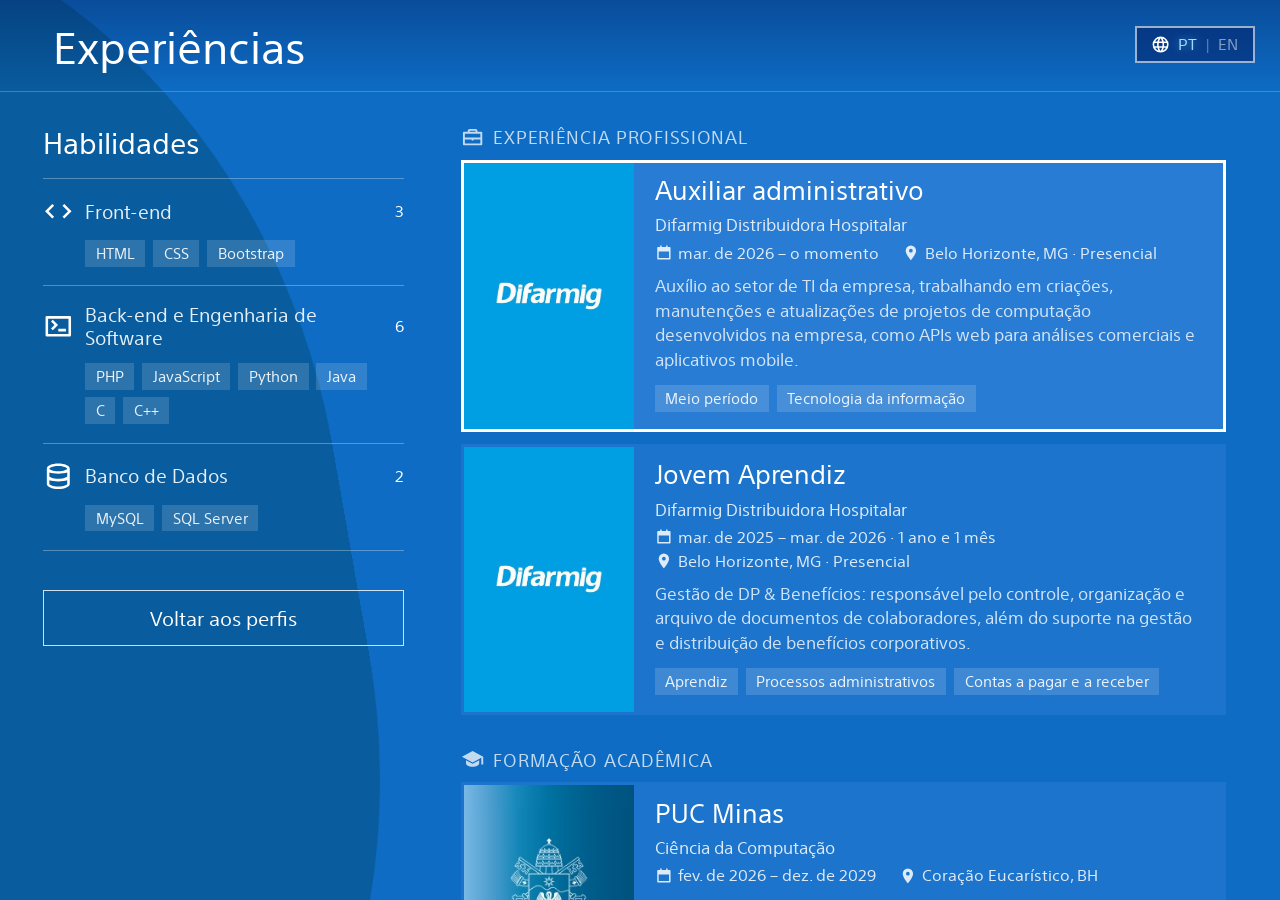
==== commit d65d54a6: "Alternancia de linguas" ====
--- a/experiencias.html
+++ b/experiencias.html
@@ -4,7 +4,7 @@
     <meta charset="UTF-8" />
     <meta http-equiv="X-UA-Compatible" content="IE=edge" />
     <meta name="viewport" content="width=device-width, initial-scale=1.0" />
-    <title>Experiências | PedroStation 4</title>
+    <title data-i18n="exp.titulo">Experiências | PedroStation 4</title>
     <meta name="description" content="Experiências profissionais, formação acadêmica e habilidades de Pedro Luiz."/>
     <link rel="icon" href="./assets/svg/logo.svg" type="image/svg+xml" />
     <link rel="stylesheet" href="./assets/css/style.min.css" />
@@ -32,12 +32,13 @@
     </div>
 
     <main class="exp">
-      <h1 class="expTitulo">Experiências</h1>
+      <div class="idiomaExp" data-idioma></div>
+      <h1 class="expTitulo" data-i18n="exp.h1">Experiências</h1>
 
       <div class="expCorpo">
         <!-- Habilidades -->
         <aside class="habilidades entrada">
-          <h2 class="habTitulo">Habilidades</h2>
+          <h2 class="habTitulo" data-i18n="exp.habilidades">Habilidades</h2>
 
           <ul class="habLista">
             <li class="habGrupo">
@@ -55,7 +56,7 @@
             <li class="habGrupo">
               <div class="habCabecalho">
                 <svg aria-hidden="true"><use href="#i-terminal"/></svg>
-                <span class="habNome">Back-end e Engenharia de Software</span>
+                <span class="habNome" data-i18n="exp.backend">Back-end e Engenharia de Software</span>
                 <span class="habQtd">6</span>
               </div>
               <ul class="tags">
@@ -70,7 +71,7 @@
             <li class="habGrupo">
               <div class="habCabecalho">
                 <svg aria-hidden="true"><use href="#i-banco"/></svg>
-                <span class="habNome">Banco de Dados</span>
+                <span class="habNome" data-i18n="exp.banco">Banco de Dados</span>
                 <span class="habQtd">2</span>
               </div>
               <ul class="tags">
@@ -80,32 +81,32 @@
             </li>
           </ul>
 
-          <a class="expVoltar" href="./index.html#perfis">Voltar aos perfis</a>
+          <a class="expVoltar" href="./index.html#perfis" data-i18n="voltarPerfis">Voltar aos perfis</a>
         </aside>
 
         <!-- Histórico -->
-        <section class="historico entrada" aria-label="Histórico">
+        <section class="historico entrada" aria-label="Histórico" data-i18n-aria-label="exp.historico">
           <h2 class="secaoRotulo">
-            <svg aria-hidden="true"><use href="#i-maleta"/></svg> Experiência profissional
+            <svg aria-hidden="true"><use href="#i-maleta"/></svg> <span data-i18n="exp.profissional">Experiência profissional</span>
           </h2>
 
           <article class="cartao" tabindex="0">
             <img class="cartaoImg" style="--fundo: #009fe3" src="./assets/img/dif.jpg" alt="Difarmig">
             <div class="cartaoInfo">
-              <h3 class="cartaoTitulo">Auxiliar administrativo</h3>
+              <h3 class="cartaoTitulo" data-i18n="exp.auxiliar">Auxiliar administrativo</h3>
               <p class="cartaoSub">Difarmig Distribuidora Hospitalar</p>
               <p class="cartaoMeta">
-                <span><svg aria-hidden="true"><use href="#i-calendario"/></svg> mar. de 2026 – o momento</span>
-                <span><svg aria-hidden="true"><use href="#i-local"/></svg> Belo Horizonte, MG · Presencial</span>
+                <span><svg aria-hidden="true"><use href="#i-calendario"/></svg> <span data-i18n="exp.auxiliar.data">mar. de 2026 – o momento</span></span>
+                <span><svg aria-hidden="true"><use href="#i-local"/></svg> <span data-i18n="exp.presencial">Belo Horizonte, MG · Presencial</span></span>
               </p>
-              <p class="cartaoDesc">
+              <p class="cartaoDesc" data-i18n="exp.auxiliar.desc">
                 Auxílio ao setor de TI da empresa, trabalhando em criações, manutenções e atualizações de
                 projetos de computação desenvolvidos na empresa, como APIs web para análises comerciais e
                 aplicativos mobile.
               </p>
               <ul class="tags">
-                <li>Meio período</li>
-                <li>Tecnologia da informação</li>
+                <li data-i18n="tag.meioPeriodo">Meio período</li>
+                <li data-i18n="tag.ti">Tecnologia da informação</li>
               </ul>
             </div>
           </article>
@@ -113,44 +114,44 @@
           <article class="cartao" tabindex="0">
             <img class="cartaoImg" style="--fundo: #009fe3" src="./assets/img/dif.jpg" alt="Difarmig">
             <div class="cartaoInfo">
-              <h3 class="cartaoTitulo">Jovem Aprendiz</h3>
+              <h3 class="cartaoTitulo" data-i18n="exp.aprendiz">Jovem Aprendiz</h3>
               <p class="cartaoSub">Difarmig Distribuidora Hospitalar</p>
               <p class="cartaoMeta">
-                <span><svg aria-hidden="true"><use href="#i-calendario"/></svg> mar. de 2025 – mar. de 2026 · 1 ano e 1 mês</span>
-                <span><svg aria-hidden="true"><use href="#i-local"/></svg> Belo Horizonte, MG · Presencial</span>
+                <span><svg aria-hidden="true"><use href="#i-calendario"/></svg> <span data-i18n="exp.aprendiz.data">mar. de 2025 – mar. de 2026 · 1 ano e 1 mês</span></span>
+                <span><svg aria-hidden="true"><use href="#i-local"/></svg> <span data-i18n="exp.presencial">Belo Horizonte, MG · Presencial</span></span>
               </p>
-              <p class="cartaoDesc">
+              <p class="cartaoDesc" data-i18n="exp.aprendiz.desc">
                 Gestão de DP &amp; Benefícios: responsável pelo controle, organização e arquivo de documentos de
                 colaboradores, além do suporte na gestão e distribuição de benefícios corporativos.
               </p>
               <ul class="tags">
-                <li>Aprendiz</li>
-                <li>Processos administrativos</li>
-                <li>Contas a pagar e a receber</li>
+                <li data-i18n="tag.aprendiz">Aprendiz</li>
+                <li data-i18n="tag.processos">Processos administrativos</li>
+                <li data-i18n="tag.contas">Contas a pagar e a receber</li>
               </ul>
             </div>
           </article>
 
           <h2 class="secaoRotulo">
-            <svg aria-hidden="true"><use href="#i-capelo"/></svg> Formação acadêmica
+            <svg aria-hidden="true"><use href="#i-capelo"/></svg> <span data-i18n="exp.formacao">Formação acadêmica</span>
           </h2>
 
           <article class="cartao" tabindex="0">
             <img class="cartaoImg" style="--fundo: linear-gradient(90deg, #78b8e6, #5da7d6 10%, #3d97c9 20%, #1a8abc 30%, #0a7cae 40%, #0072a1 50%, #006897 60%, #00618e 70%, #015987 80%, #005683 90%, #00537f)" src="./assets/img/puc.jpg" alt="PUC Minas">
             <div class="cartaoInfo">
               <h3 class="cartaoTitulo">PUC Minas</h3>
-              <p class="cartaoSub">Ciência da Computação</p>
+              <p class="cartaoSub" data-i18n="exp.puc.curso">Ciência da Computação</p>
               <p class="cartaoMeta">
-                <span><svg aria-hidden="true"><use href="#i-calendario"/></svg> fev. de 2026 – dez. de 2029</span>
+                <span><svg aria-hidden="true"><use href="#i-calendario"/></svg> <span data-i18n="exp.puc.data">fev. de 2026 – dez. de 2029</span></span>
                 <span><svg aria-hidden="true"><use href="#i-local"/></svg> Coração Eucarístico, BH</span>
               </p>
-              <p class="cartaoDesc">
+              <p class="cartaoDesc" data-i18n="exp.puc.desc">
                 Estudante no segundo período em Ciência da Computação na unidade PUC Minas - Coração Eucarístico.
               </p>
               <ul class="tags">
-                <li>Graduação</li>
-                <li>Tecnologia da informação</li>
-                <li>Lógica</li>
+                <li data-i18n="tag.graduacao">Graduação</li>
+                <li data-i18n="tag.ti">Tecnologia da informação</li>
+                <li data-i18n="tag.logica">Lógica</li>
               </ul>
             </div>
           </article>
@@ -159,18 +160,18 @@
             <img class="cartaoImg" style="--fundo: #210d40" src="./assets/img/senai.jpg" alt="Faculdade SENAI">
             <div class="cartaoInfo">
               <h3 class="cartaoTitulo">SENAI CTTI MG</h3>
-              <p class="cartaoSub">Técnico em Desenvolvimento de Sistemas</p>
+              <p class="cartaoSub" data-i18n="exp.senai.curso">Técnico em Desenvolvimento de Sistemas</p>
               <p class="cartaoMeta">
-                <span><svg aria-hidden="true"><use href="#i-calendario"/></svg> mar. de 2024 – ago. de 2025</span>
+                <span><svg aria-hidden="true"><use href="#i-calendario"/></svg> <span data-i18n="exp.senai.data">mar. de 2024 – ago. de 2025</span></span>
               </p>
-              <p class="cartaoDesc">
+              <p class="cartaoDesc" data-i18n="exp.senai.desc">
                 Formado em 2025 como Técnico em Análise e Desenvolvimento de Sistemas, desenvolvendo conceitos de lógica
                 de programação, desenvolvimento básico em back-end, web e modelagem de banco de dados e documentação.                
               </p>
               <ul class="tags">
-                <li>Técnico</li>
-                <li>Tecnologia da informação</li>
-                <li>Lógica</li>
+                <li data-i18n="tag.tecnico">Técnico</li>
+                <li data-i18n="tag.ti">Tecnologia da informação</li>
+                <li data-i18n="tag.logica">Lógica</li>
               </ul>
             </div>
           </article>
@@ -179,6 +180,8 @@
     </main>
 
     <!--========== JAVASCRIPT ===========-->
+    <script src="./assets/js/idioma.js"></script>
+    <script src="./assets/js/controle.js"></script>
     <script src="./assets/js/experiencias.js"></script>
   </body>
 </html>
--- a/main.css
+++ b/main.css
@@ -1488,3 +1488,90 @@
         padding: .7em;
     }
 }
+
+/* Botão de idioma (PT / EN), no canto superior direito de todas as telas */
+
+.botaoIdioma {
+    display: inline-flex;
+    align-items: center;
+    gap: .45em;
+    padding: .45em .9em;
+    background: rgba(0, 20, 90, .45);
+    border: 2px solid rgba(255, 255, 255, .6);
+    color: white;
+    font-family: 'ps4', sans-serif;
+    font-size: 16px;
+    line-height: 1;
+    cursor: pointer;
+    transition: background .2s ease, border-color .2s ease, box-shadow .2s ease;
+}
+
+.botaoIdioma:hover,
+.botaoIdioma:focus-visible {
+    outline: none;
+    border-color: white;
+    background: rgba(255, 255, 255, .15);
+    box-shadow: 0 0 12px rgba(111, 211, 255, .5);
+}
+
+.botaoIdioma svg {
+    width: 1.2em;
+    height: 1.2em;
+    fill: currentColor;
+}
+
+.idiomaOpcao {
+    opacity: .5;
+    transition: opacity .2s ease;
+}
+
+.idiomaOpcao.ativo {
+    opacity: 1;
+    color: #9fdcff;
+    text-shadow: 0 0 8px rgba(111, 211, 255, .6);
+}
+
+.idiomaSeparador {
+    opacity: .4;
+}
+
+/* Tela inicial: fixo no canto */
+.botaoIdiomaFixo {
+    position: fixed;
+    top: calc(env(safe-area-inset-top, 0px) + 1.2em);
+    right: 1.5em;
+    z-index: 1000;
+}
+
+/* Portfólio: na barra do topo, à direita do relógio */
+header .idiomaHeader {
+    float: right;
+    height: 2.5em;
+    display: flex;
+    align-items: center;
+    margin-right: 1.2em;
+}
+
+/* Sobre mim: no topo, à direita dos símbolos */
+.sobreTopo {
+    gap: 1.2em;
+}
+
+.sobreTopo .sobreSimbolos {
+    margin-left: auto;
+}
+
+/* Experiências: na barra do título */
+.idiomaExp {
+    position: absolute;
+    top: 1.5em;
+    right: 1.5em;
+    z-index: 2;
+}
+
+@media (max-width: 900px) {
+    .idiomaExp {
+        top: 1.1em;
+        right: 16px;
+    }
+}
